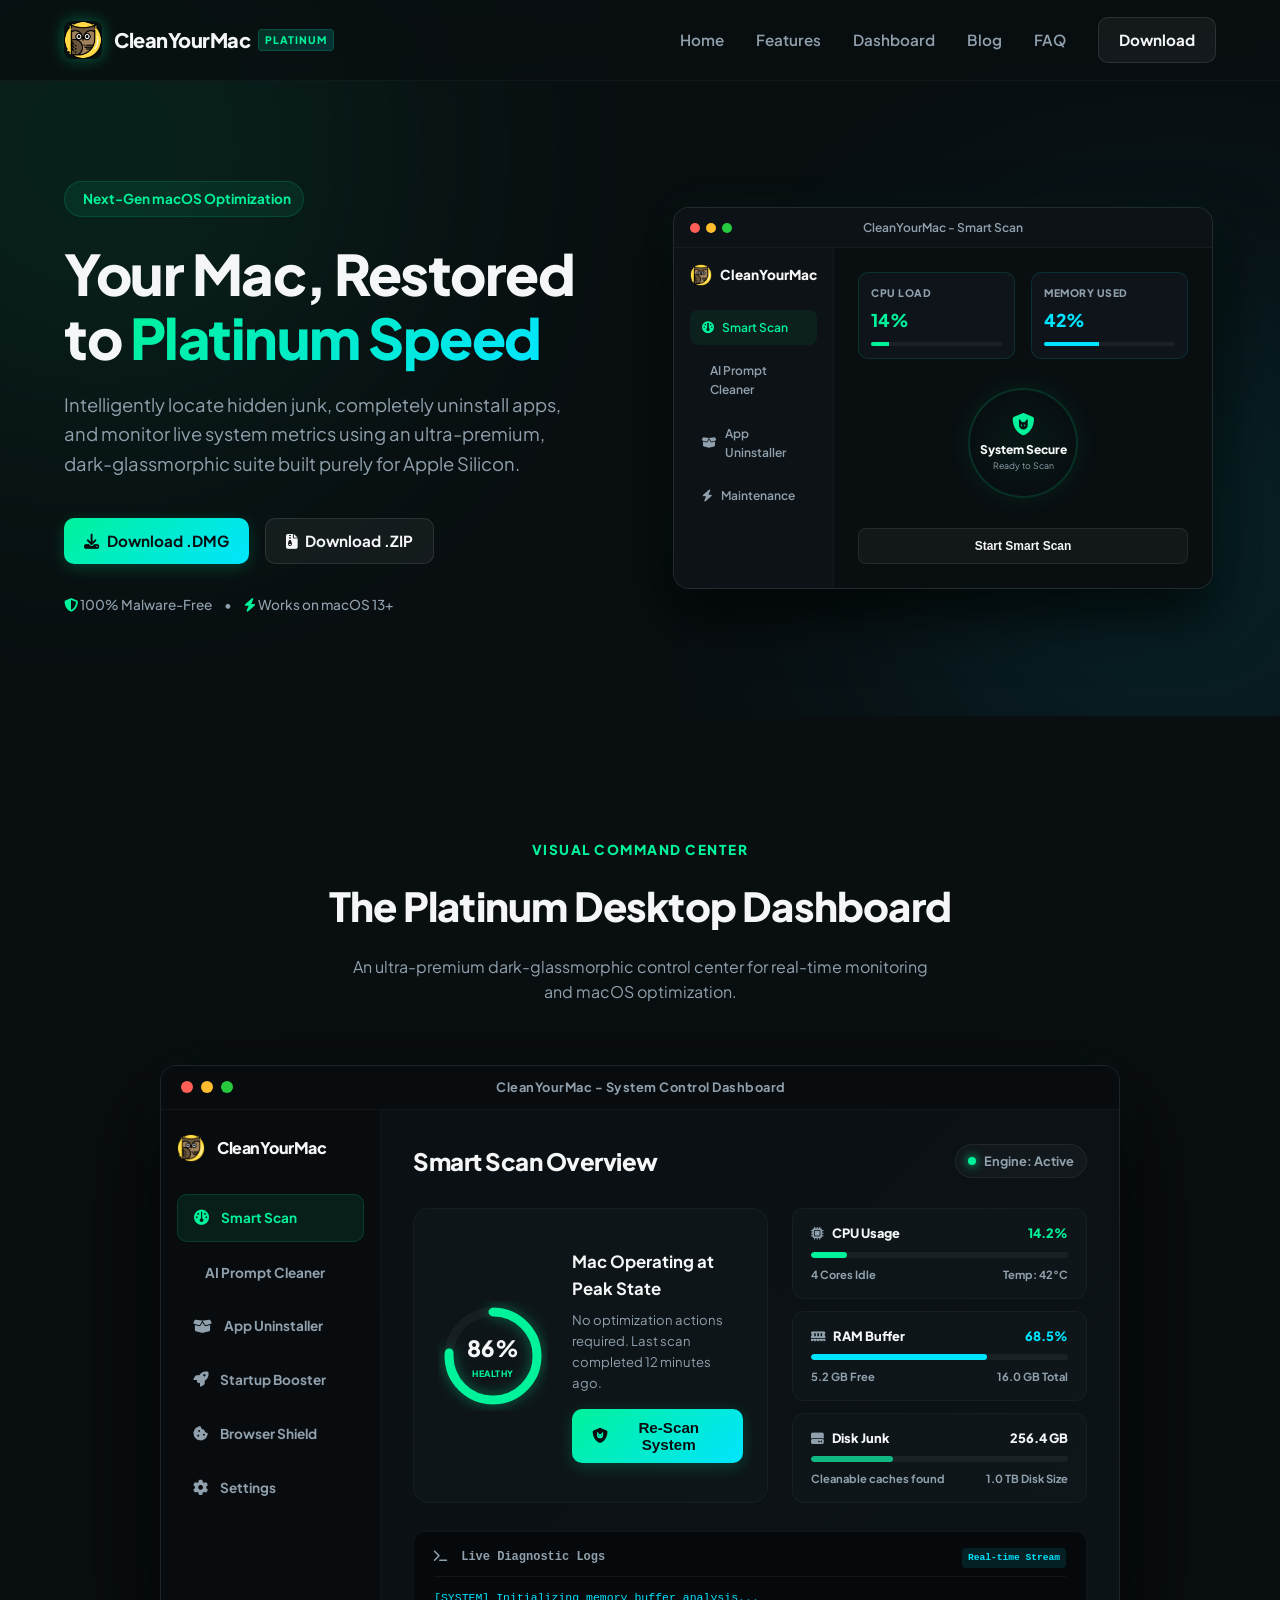
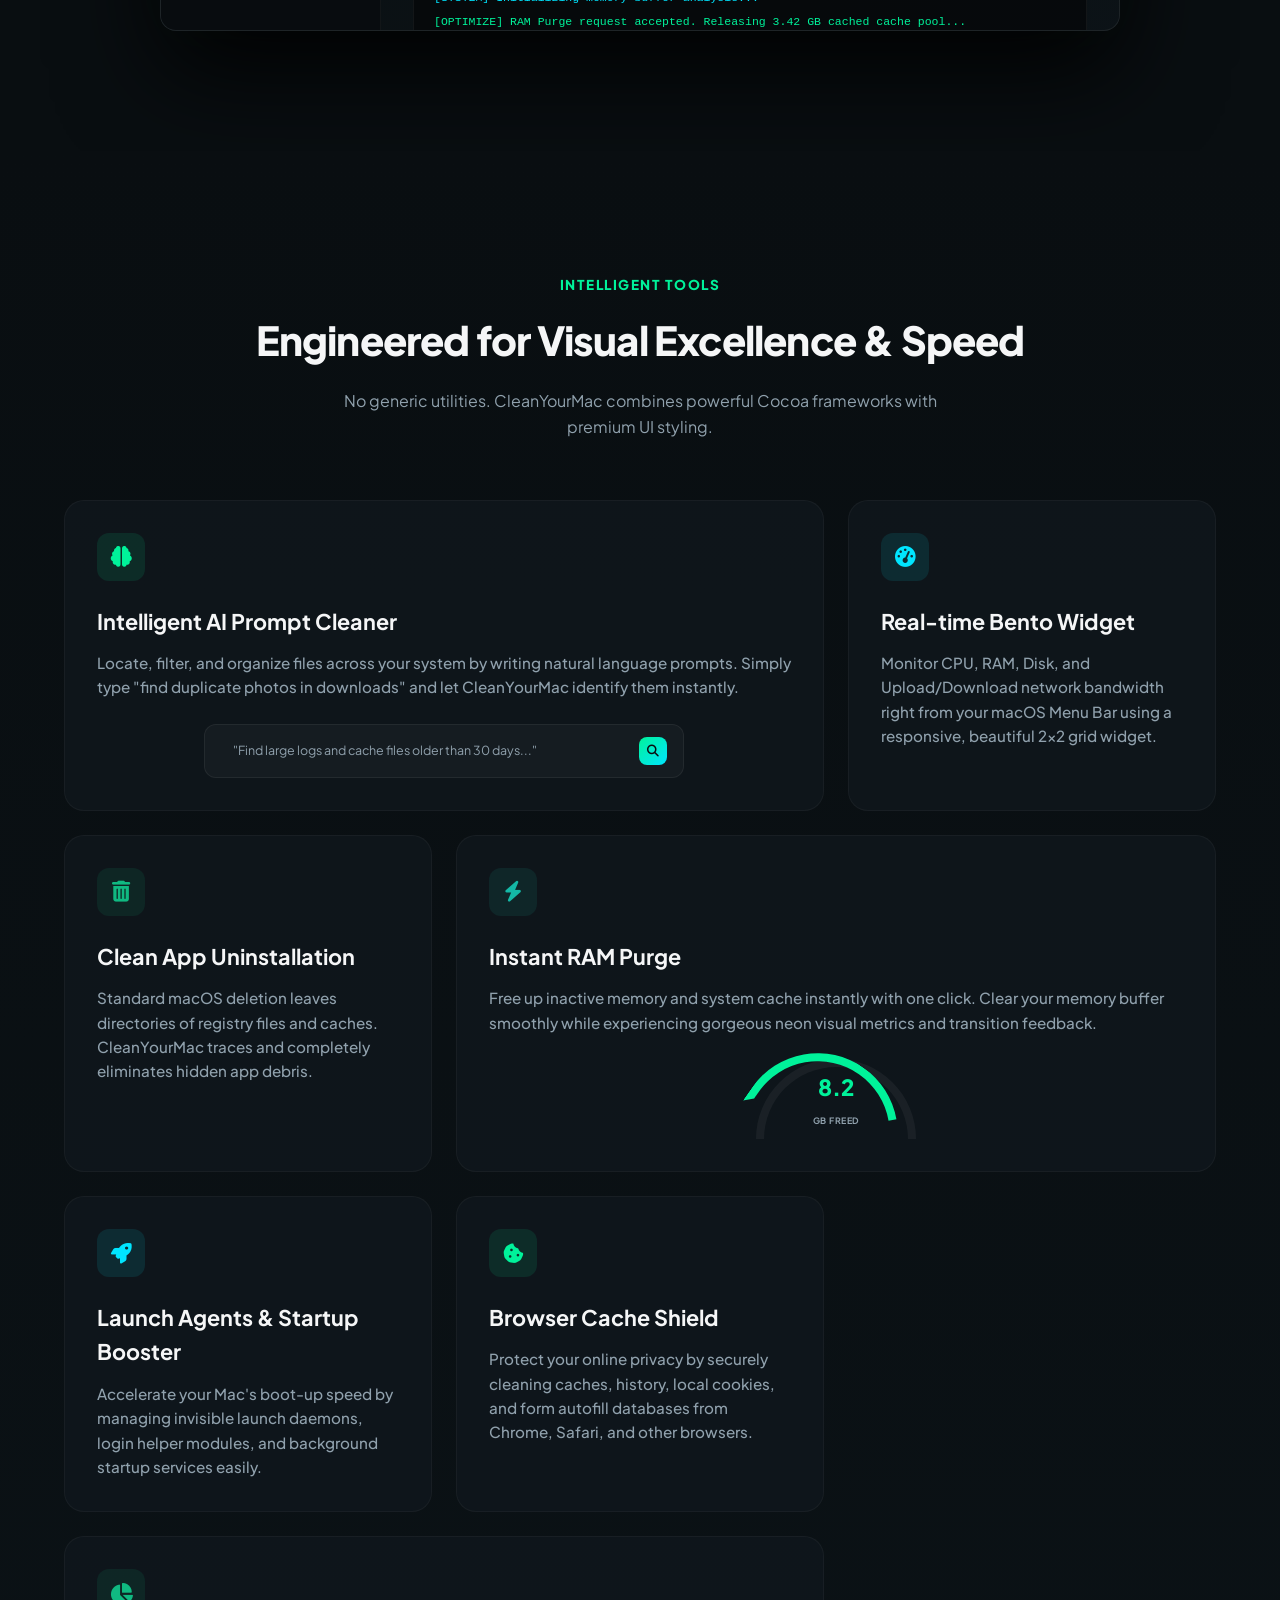
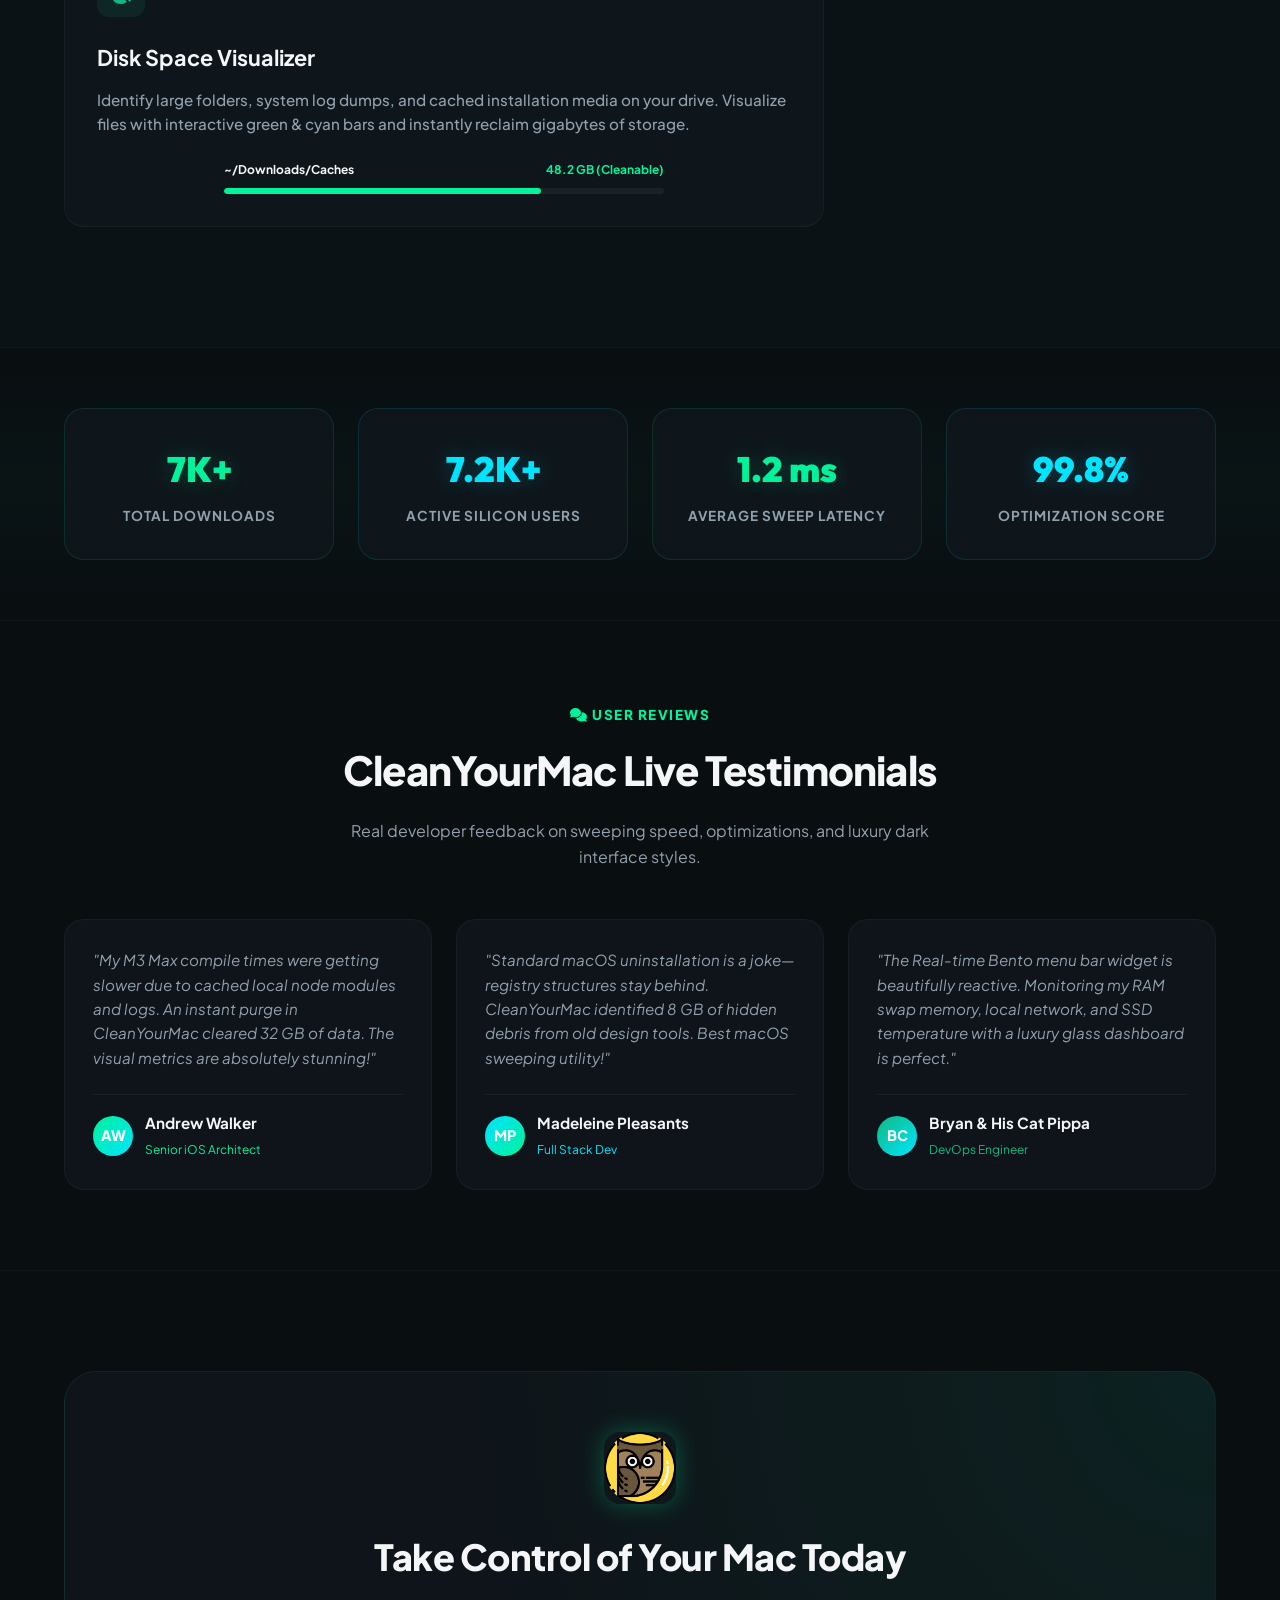
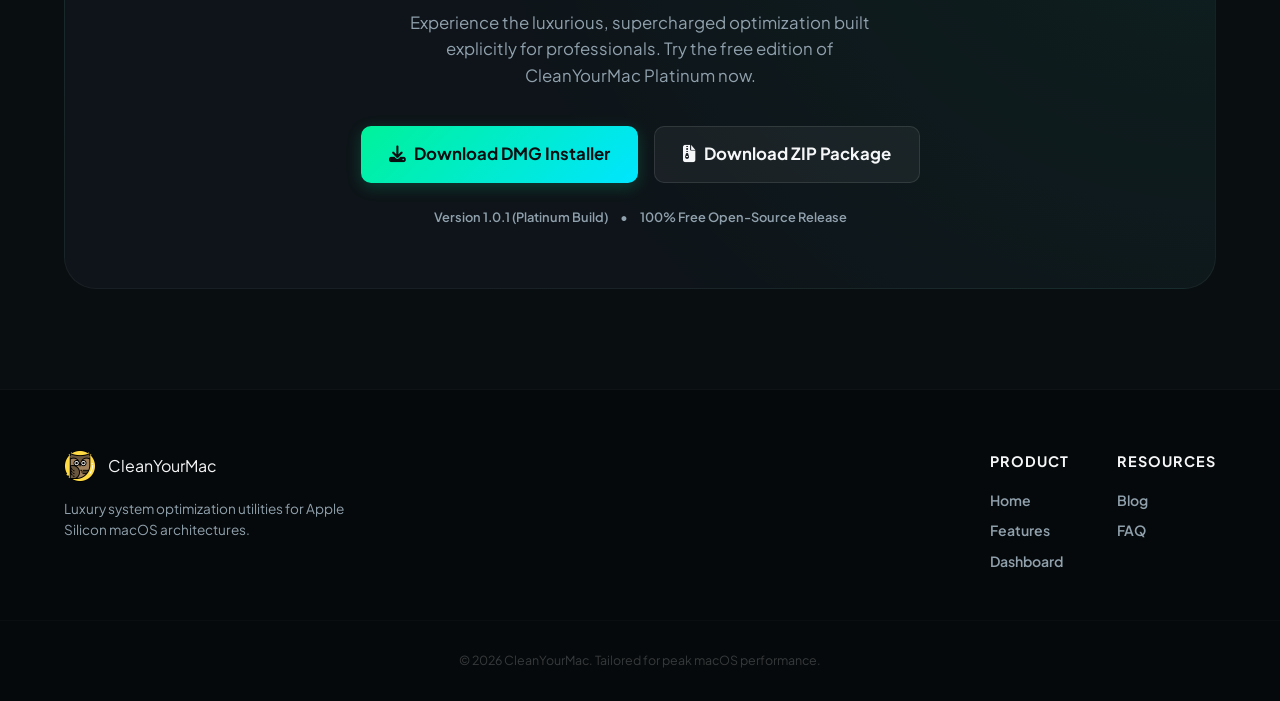
==== website/index.html @ 96efa9e3 "feat(website): add M4 silicon to FAQ support list, inject downloads metrics banner and live user tes" ====
<!DOCTYPE html>
<html lang="en">
<head>
    <meta charset="UTF-8">
    <meta name="viewport" content="width=device-width, initial-scale=1.0">
    <meta name="description" content="CleanYourMac - The premium, AI-powered system cleaner and optimization tool for macOS. Keep your Mac operating at peak platinum performance.">
    <title>CleanYourMac | Platinum Edition macOS Utility</title>
    
    <!-- Google Fonts -->
    <link rel="preconnect" href="https://fonts.googleapis.com">
    <link rel="preconnect" href="https://fonts.gstatic.com" crossorigin>
    <link href="https://fonts.googleapis.com/css2?family=Outfit:wght@300;400;500;600;700;800;900&family=Plus+Jakarta+Sans:wght@300;400;500;600;700;800&display=swap" rel="stylesheet">
    
    <!-- FontAwesome for Icons -->
    <link rel="stylesheet" href="https://cdnjs.cloudflare.com/ajax/libs/font-awesome/6.4.0/css/all.min.css">
    
    <!-- Stylesheet -->
    <link rel="stylesheet" href="styles.css">
</head>
<body>
    <!-- Background Glows -->
    <div class="glow-sphere glow-left"></div>
    <div class="glow-sphere glow-right"></div>

    <!-- Header Navigation -->
    <header class="navbar">
        <div class="container nav-container">
            <a href="index.html" class="logo-group">
                <img src="owl.png" alt="CleanYourMac Logo" class="nav-logo">
                <span class="brand-name">CleanYourMac <span class="badge">PLATINUM</span></span>
            </a>
            <nav class="nav-menu">
                <a href="index.html" class="nav-link">Home</a>
                <a href="index.html#features" class="nav-link">Features</a>
                <a href="index.html#dashboard" class="nav-link">Dashboard</a>
                <a href="blog.html" class="nav-link">Blog</a>
                <a href="faq.html" class="nav-link">FAQ</a>
                <a href="index.html#download" class="btn btn-secondary">Download</a>
            </nav>
        </div>
    </header>

    <!-- Hero Section -->
    <section class="hero-section">
        <div class="container hero-container">
            <div class="hero-content">
                <span class="tagline"><i class="fa-solid fa-sparkles"></i> Next-Gen macOS Optimization</span>
                <h1 class="hero-title">Your Mac, Restored to <span class="gradient-text">Platinum Speed</span></h1>
                <p class="hero-subtitle">Intelligently locate hidden junk, completely uninstall apps, and monitor live system metrics using an ultra-premium, dark-glassmorphic suite built purely for Apple Silicon.</p>
                <div class="hero-actions">
                    <a href="CleanYourMac.dmg" class="btn btn-primary btn-glow" id="hero-download-btn">
                        <i class="fa-solid fa-download"></i> Download .DMG
                    </a>
                    <a href="CleanYourMac.zip" class="btn btn-secondary">
                        <i class="fa-solid fa-file-zipper"></i> Download .ZIP
                    </a>
                </div>
                <div class="hero-meta">
                    <span><i class="fa-solid fa-shield-halved"></i> 100% Malware-Free</span>
                    <span>•</span>
                    <span><i class="fa-solid fa-bolt"></i> Works on macOS 13+</span>
                </div>
            </div>
            
            <div class="hero-preview">
                <div class="mockup-frame">
                    <div class="macbook-header">
                        <div class="dots">
                            <span class="dot dot-red"></span>
                            <span class="dot dot-yellow"></span>
                            <span class="dot dot-green"></span>
                        </div>
                        <span class="title">CleanYourMac - Smart Scan</span>
                    </div>
                    <div class="mockup-body">
                        <!-- Dashboard UI Preview -->
                        <div class="mock-sidebar">
                            <div class="mock-logo-area">
                                <img src="owl.png" alt="owl icon">
                                <span>CleanYourMac</span>
                            </div>
                            <div class="mock-nav-list">
                                <span class="active"><i class="fa-solid fa-gauge"></i> Smart Scan</span>
                                <span><i class="fa-solid fa-sparkles"></i> AI Prompt Cleaner</span>
                                <span><i class="fa-solid fa-box-open"></i> App Uninstaller</span>
                                <span><i class="fa-solid fa-bolt"></i> Maintenance</span>
                            </div>
                        </div>
                        <div class="mock-content">
                            <div class="mock-stats-row">
                                <div class="mock-stat-card border-green">
                                    <span class="title">CPU LOAD</span>
                                    <span class="val text-green">14%</span>
                                    <div class="mock-bar"><div class="fill green" style="width: 14%"></div></div>
                                </div>
                                <div class="mock-stat-card border-cyan">
                                    <span class="title">MEMORY USED</span>
                                    <span class="val text-cyan">42%</span>
                                    <div class="mock-bar"><div class="fill cyan" style="width: 42%"></div></div>
                                </div>
                            </div>
                            
                            <div class="mock-scan-circle">
                                <div class="glow-circle">
                                    <i class="fa-solid fa-shield-cat symbol"></i>
                                    <span class="status-lbl">System Secure</span>
                                    <span class="status-sub">Ready to Scan</span>
                                </div>
                            </div>
                            
                            <div class="mock-footer-row">
                                <button class="mock-scan-btn">Start Smart Scan</button>
                            </div>
                        </div>
                    </div>
                </div>
            </div>
        </div>
    </section>

    <!-- Interactive Dashboard Showcase Section -->
    <section id="dashboard" class="dashboard-section">
        <div class="container">
            <div class="section-header">
                <span class="sub-tag">Visual Command Center</span>
                <h2>The Platinum Desktop Dashboard</h2>
                <p>An ultra-premium dark-glassmorphic control center for real-time monitoring and macOS optimization.</p>
            </div>
            
            <div class="dashboard-showcase-frame">
                <!-- Mac App window -->
                <div class="app-window">
                    <div class="app-titlebar">
                        <div class="window-controls">
                            <span class="dot red"></span>
                            <span class="dot yellow"></span>
                            <span class="dot green"></span>
                        </div>
                        <div class="app-window-title">CleanYourMac - System Control Dashboard</div>
                    </div>
                    
                    <div class="app-body">
                        <!-- Sidebar -->
                        <aside class="app-sidebar">
                            <div class="app-brand">
                                <img src="owl.png" alt="Owl logo">
                                <span>CleanYourMac</span>
                            </div>
                            <nav class="app-nav">
                                <a href="#" class="nav-item active"><i class="fa-solid fa-gauge"></i> Smart Scan</a>
                                <a href="#" class="nav-item"><i class="fa-solid fa-sparkles"></i> AI Prompt Cleaner</a>
                                <a href="#" class="nav-item"><i class="fa-solid fa-box-open"></i> App Uninstaller</a>
                                <a href="#" class="nav-item"><i class="fa-solid fa-rocket"></i> Startup Booster</a>
                                <a href="#" class="nav-item"><i class="fa-solid fa-cookie-bite"></i> Browser Shield</a>
                                <a href="#" class="nav-item"><i class="fa-solid fa-gear"></i> Settings</a>
                            </nav>
                        </aside>
                        
                        <!-- Main Content Area -->
                        <main class="app-main">
                            <!-- Header status bar -->
                            <div class="main-header">
                                <h2>Smart Scan Overview</h2>
                                <div class="header-status">
                                    <span class="pulse-indicator"></span>
                                    <span>Engine: Active</span>
                                </div>
                            </div>
                            
                            <!-- Grid layout -->
                            <div class="app-dashboard-grid">
                                <!-- Big circle scan card -->
                                <div class="dashboard-card main-scan-card">
                                    <div class="circular-progress-wrap">
                                        <svg class="circular-svg" viewBox="0 0 100 100">
                                            <circle class="bg-circle" cx="50" cy="50" r="40"></circle>
                                            <circle class="fg-circle" cx="50" cy="50" r="40" style="stroke-dashoffset: 60;"></circle>
                                        </svg>
                                        <div class="progress-text">
                                            <span class="score">86%</span>
                                            <span class="status">HEALTHY</span>
                                        </div>
                                    </div>
                                    <div class="scan-details">
                                        <h4>Mac Operating at Peak State</h4>
                                        <p>No optimization actions required. Last scan completed 12 minutes ago.</p>
                                        <button class="btn btn-primary btn-glow" id="mock-scan-action">
                                            <i class="fa-solid fa-shield-cat"></i> Re-Scan System
                                        </button>
                                    </div>
                                </div>
                                
                                <!-- Detailed Stats -->
                                <div class="stats-group">
                                    <!-- CPU Card -->
                                    <div class="metric-card">
                                        <div class="metric-header">
                                            <span><i class="fa-solid fa-microchip"></i> CPU Usage</span>
                                            <span class="val text-green">14.2%</span>
                                        </div>
                                        <div class="progress-bar"><div class="fill green" style="width: 14.2%"></div></div>
                                        <div class="metric-footer">
                                            <span>4 Cores Idle</span>
                                            <span>Temp: 42°C</span>
                                        </div>
                                    </div>
                                    
                                    <!-- Memory Card -->
                                    <div class="metric-card">
                                        <div class="metric-header">
                                            <span><i class="fa-solid fa-memory"></i> RAM Buffer</span>
                                            <span class="val text-cyan">68.5%</span>
                                        </div>
                                        <div class="progress-bar"><div class="fill cyan" style="width: 68.5%"></div></div>
                                        <div class="metric-footer">
                                            <span>5.2 GB Free</span>
                                            <span>16.0 GB Total</span>
                                        </div>
                                    </div>
                                    
                                    <!-- Disk Card -->
                                    <div class="metric-card">
                                        <div class="metric-header">
                                            <span><i class="fa-solid fa-hard-drive"></i> Disk Junk</span>
                                            <span class="val text-emerald">256.4 GB</span>
                                        </div>
                                        <div class="progress-bar"><div class="fill emerald" style="width: 32%"></div></div>
                                        <div class="metric-footer">
                                            <span>Cleanable caches found</span>
                                            <span>1.0 TB Disk Size</span>
                                        </div>
                                    </div>
                                </div>
                            </div>
                            
                            <!-- Terminal Diagnostician Console overlay -->
                            <div class="diagnostics-console">
                                <div class="console-header">
                                    <span class="console-title"><i class="fa-solid fa-terminal"></i> Live Diagnostic Logs</span>
                                    <span class="console-badge">Real-time Stream</span>
                                </div>
                                <div class="console-logs">
                                    <div class="log-line text-cyan">[SYSTEM] Initializing memory buffer analysis...</div>
                                    <div class="log-line text-green">[OPTIMIZE] RAM Purge request accepted. Releasing 3.42 GB cached cache pool...</div>
                                    <div class="log-line">[DISK] Sweeping path: /Library/Caches/com.apple.coresymbolicationd...</div>
                                    <div class="log-line text-primary">[SUCCESS] Found 256.4 GB logs, junk registries, and app debris ready for uninstallation.</div>
                                </div>
                            </div>
                        </main>
                    </div>
                </div>
            </div>
        </div>
    </section>

    <!-- Bento Grid Features Section -->
    <section id="features" class="features-section">
        <div class="container">
            <div class="section-header">
                <span class="sub-tag">Intelligent Tools</span>
                <h2>Engineered for Visual Excellence & Speed</h2>
                <p>No generic utilities. CleanYourMac combines powerful Cocoa frameworks with premium UI styling.</p>
            </div>
            
            <div class="bento-grid">
                <!-- Card 1: AI Prompt Cleaner -->
                <div class="bento-card bento-wide">
                    <div class="bento-info">
                        <div class="icon-wrap bg-green">
                            <i class="fa-solid fa-brain"></i>
                        </div>
                        <h3>Intelligent AI Prompt Cleaner</h3>
                        <p>Locate, filter, and organize files across your system by writing natural language prompts. Simply type "find duplicate photos in downloads" and let CleanYourMac identify them instantly.</p>
                    </div>
                    <div class="bento-graphic">
                        <div class="prompt-box-ui">
                            <span class="prompt-icon"><i class="fa-solid fa-sparkles"></i></span>
                            <span class="prompt-txt">"Find large logs and cache files older than 30 days..."</span>
                            <button class="prompt-btn"><i class="fa-solid fa-magnifying-glass"></i></button>
                        </div>
                    </div>
                </div>
                
                <!-- Card 2: Menu Bar Widget -->
                <div class="bento-card">
                    <div class="bento-info">
                        <div class="icon-wrap bg-cyan">
                            <i class="fa-solid fa-gauge-high"></i>
                        </div>
                        <h3>Real-time Bento Widget</h3>
                        <p>Monitor CPU, RAM, Disk, and Upload/Download network bandwidth right from your macOS Menu Bar using a responsive, beautiful 2x2 grid widget.</p>
                    </div>
                </div>
                
                <!-- Card 3: Deep App Uninstaller -->
                <div class="bento-card">
                    <div class="bento-info">
                        <div class="icon-wrap bg-emerald">
                            <i class="fa-solid fa-trash-can"></i>
                        </div>
                        <h3>Clean App Uninstallation</h3>
                        <p>Standard macOS deletion leaves directories of registry files and caches. CleanYourMac traces and completely eliminates hidden app debris.</p>
                    </div>
                </div>
                
                <!-- Card 4: Memory Booster -->
                <div class="bento-card bento-wide">
                    <div class="bento-info">
                        <div class="icon-wrap bg-teal">
                            <i class="fa-solid fa-bolt"></i>
                        </div>
                        <h3>Instant RAM Purge</h3>
                        <p>Free up inactive memory and system cache instantly with one click. Clear your memory buffer smoothly while experiencing gorgeous neon visual metrics and transition feedback.</p>
                    </div>
                    <div class="bento-graphic">
                        <div class="boost-gauge-mock">
                            <div class="mock-speed">
                                <span class="num">8.2</span>
                                <span class="unit">GB FREED</span>
                            </div>
                        </div>
                    </div>
                </div>

                <!-- Card 5: Startup Optimizations -->
                <div class="bento-card">
                    <div class="bento-info">
                        <div class="icon-wrap bg-cyan">
                            <i class="fa-solid fa-rocket"></i>
                        </div>
                        <h3>Launch Agents & Startup Booster</h3>
                        <p>Accelerate your Mac's boot-up speed by managing invisible launch daemons, login helper modules, and background startup services easily.</p>
                    </div>
                </div>

                <!-- Card 6: Browser Shield -->
                <div class="bento-card">
                    <div class="bento-info">
                        <div class="icon-wrap bg-green">
                            <i class="fa-solid fa-cookie-bite"></i>
                        </div>
                        <h3>Browser Cache Shield</h3>
                        <p>Protect your online privacy by securely cleaning caches, history, local cookies, and form autofill databases from Chrome, Safari, and other browsers.</p>
                    </div>
                </div>

                <!-- Card 7: Live Analytics -->
                <div class="bento-card bento-wide">
                    <div class="bento-info">
                        <div class="icon-wrap bg-emerald">
                            <i class="fa-solid fa-chart-pie"></i>
                        </div>
                        <h3>Disk Space Visualizer</h3>
                        <p>Identify large folders, system log dumps, and cached installation media on your drive. Visualize files with interactive green & cyan bars and instantly reclaim gigabytes of storage.</p>
                    </div>
                    <div class="bento-graphic">
                        <div class="visualizer-mock" style="width: 100%; max-width: 440px; display: flex; flex-direction: column; gap: 8px;">
                            <div class="bar-row" style="display: flex; justify-content: space-between; align-items: center; font-size: 0.75rem; font-weight: 700;">
                                <span>~/Downloads/Caches</span>
                                <span style="color: var(--primary);">48.2 GB (Cleanable)</span>
                            </div>
                            <div class="progress-bar" style="background: rgba(255, 255, 255, 0.05); height: 6px; border-radius: 3px; overflow: hidden; width: 100%;">
                                <div class="fill green" style="background: var(--primary); height: 100%; width: 72%;"></div>
                            </div>
                        </div>
                    </div>
                </div>
            </div>
        </div>
    </section>

    <!-- Global Analytics Metrics Banner -->
    <section class="stats-banner-section" style="padding: 60px 0; background: linear-gradient(180deg, rgba(9, 12, 15, 0) 0%, rgba(16, 185, 129, 0.03) 50%, rgba(9, 12, 15, 0) 100%); border-top: 1px solid rgba(255, 255, 255, 0.03); border-bottom: 1px solid rgba(255, 255, 255, 0.03);">
        <div class="container">
            <div style="display: grid; grid-template-columns: repeat(4, 1fr); gap: 24px; text-align: center;">
                <div class="bento-card" style="min-height: auto; padding: 32px 24px; display: flex; flex-direction: column; gap: 8px; justify-content: center; align-items: center; border-color: rgba(16, 185, 129, 0.15); transition: transform 0.3s ease;">
                    <div style="font-size: 2.2rem; font-weight: 900; font-family: 'Outfit', sans-serif; color: var(--primary); text-shadow: 0 0 20px rgba(16, 185, 129, 0.3);">7K+</div>
                    <div style="font-size: 0.85rem; font-weight: 700; color: var(--text-secondary); text-transform: uppercase; letter-spacing: 1px;">Total Downloads</div>
                </div>
                <div class="bento-card" style="min-height: auto; padding: 32px 24px; display: flex; flex-direction: column; gap: 8px; justify-content: center; align-items: center; border-color: rgba(6, 182, 212, 0.15); transition: transform 0.3s ease;">
                    <div style="font-size: 2.2rem; font-weight: 900; font-family: 'Outfit', sans-serif; color: var(--secondary); text-shadow: 0 0 20px rgba(6, 182, 212, 0.3);">7.2K+</div>
                    <div style="font-size: 0.85rem; font-weight: 700; color: var(--text-secondary); text-transform: uppercase; letter-spacing: 1px;">Active Silicon Users</div>
                </div>
                <div class="bento-card" style="min-height: auto; padding: 32px 24px; display: flex; flex-direction: column; gap: 8px; justify-content: center; align-items: center; border-color: rgba(16, 185, 129, 0.15); transition: transform 0.3s ease;">
                    <div style="font-size: 2.2rem; font-weight: 900; font-family: 'Outfit', sans-serif; color: var(--primary); text-shadow: 0 0 20px rgba(16, 185, 129, 0.3);">1.2 ms</div>
                    <div style="font-size: 0.85rem; font-weight: 700; color: var(--text-secondary); text-transform: uppercase; letter-spacing: 1px;">Average Sweep Latency</div>
                </div>
                <div class="bento-card" style="min-height: auto; padding: 32px 24px; display: flex; flex-direction: column; gap: 8px; justify-content: center; align-items: center; border-color: rgba(6, 182, 212, 0.15); transition: transform 0.3s ease;">
                    <div style="font-size: 2.2rem; font-weight: 900; font-family: 'Outfit', sans-serif; color: var(--secondary); text-shadow: 0 0 20px rgba(6, 182, 212, 0.3);">99.8%</div>
                    <div style="font-size: 0.85rem; font-weight: 700; color: var(--text-secondary); text-transform: uppercase; letter-spacing: 1px;">Optimization Score</div>
                </div>
            </div>
        </div>
    </section>

    <!-- User Testimonials / Comments Section -->
    <section class="comments-section" style="padding: 80px 0; border-bottom: 1px solid rgba(255, 255, 255, 0.03);">
        <div class="container">
            <div class="section-header" style="text-align: center; margin-bottom: 50px;">
                <span class="sub-tag"><i class="fa-solid fa-comments"></i> User Reviews</span>
                <h2>CleanYourMac Live Testimonials</h2>
                <p>Real developer feedback on sweeping speed, optimizations, and luxury dark interface styles.</p>
            </div>
            
            <div class="testimonials-grid" style="display: grid; grid-template-columns: repeat(3, 1fr); gap: 24px;">
                <!-- Comment 1 -->
                <div class="bento-card" style="display: flex; flex-direction: column; justify-content: space-between; padding: 28px; min-height: 250px; transition: transform 0.3s ease;">
                    <p style="color: var(--text-secondary); font-size: 0.95rem; line-height: 1.6; font-style: italic; margin-bottom: 24px;">
                        "My M3 Max compile times were getting slower due to cached local node modules and logs. An instant purge in CleanYourMac cleared 32 GB of data. The visual metrics are absolutely stunning!"
                    </p>
                    <div style="display: flex; align-items: center; gap: 12px; border-top: 1px solid rgba(255, 255, 255, 0.05); padding-top: 16px;">
                        <div style="width: 40px; height: 40px; border-radius: 50%; background: linear-gradient(135deg, var(--primary), var(--secondary)); display: flex; align-items: center; justify-content: center; font-weight: 800; font-size: 0.9rem; color: #fff;">
                            AW
                        </div>
                        <div>
                            <h4 style="margin: 0; font-size: 0.95rem; font-weight: 700;">Andrew Walker</h4>
                            <span style="font-size: 0.75rem; color: var(--primary);">Senior iOS Architect</span>
                        </div>
                    </div>
                </div>

                <!-- Comment 2 -->
                <div class="bento-card" style="display: flex; flex-direction: column; justify-content: space-between; padding: 28px; min-height: 250px; transition: transform 0.3s ease;">
                    <p style="color: var(--text-secondary); font-size: 0.95rem; line-height: 1.6; font-style: italic; margin-bottom: 24px;">
                        "Standard macOS uninstallation is a joke—registry structures stay behind. CleanYourMac identified 8 GB of hidden debris from old design tools. Best macOS sweeping utility!"
                    </p>
                    <div style="display: flex; align-items: center; gap: 12px; border-top: 1px solid rgba(255, 255, 255, 0.05); padding-top: 16px;">
                        <div style="width: 40px; height: 40px; border-radius: 50%; background: linear-gradient(135deg, var(--secondary), var(--primary)); display: flex; align-items: center; justify-content: center; font-weight: 800; font-size: 0.9rem; color: #fff;">
                            MP
                        </div>
                        <div>
                            <h4 style="margin: 0; font-size: 0.95rem; font-weight: 700;">Madeleine Pleasants</h4>
                            <span style="font-size: 0.75rem; color: var(--secondary);">Full Stack Dev</span>
                        </div>
                    </div>
                </div>

                <!-- Comment 3 -->
                <div class="bento-card" style="display: flex; flex-direction: column; justify-content: space-between; padding: 28px; min-height: 250px; transition: transform 0.3s ease;">
                    <p style="color: var(--text-secondary); font-size: 0.95rem; line-height: 1.6; font-style: italic; margin-bottom: 24px;">
                        "The Real-time Bento menu bar widget is beautifully reactive. Monitoring my RAM swap memory, local network, and SSD temperature with a luxury glass dashboard is perfect."
                    </p>
                    <div style="display: flex; align-items: center; gap: 12px; border-top: 1px solid rgba(255, 255, 255, 0.05); padding-top: 16px;">
                        <div style="width: 40px; height: 40px; border-radius: 50%; background: linear-gradient(135deg, #10b981, var(--secondary)); display: flex; align-items: center; justify-content: center; font-weight: 800; font-size: 0.9rem; color: #fff;">
                            BC
                        </div>
                        <div>
                            <h4 style="margin: 0; font-size: 0.95rem; font-weight: 700;">Bryan & His Cat Pippa</h4>
                            <span style="font-size: 0.75rem; color: #10b981;">DevOps Engineer</span>
                        </div>
                    </div>
                </div>
            </div>
        </div>
    </section>

    <!-- Download CTA Section -->
    <section id="download" class="download-section">
        <div class="container download-container">
            <div class="download-card">
                <img src="owl.png" alt="CleanYourMac Logo Large" class="download-logo">
                <h2>Take Control of Your Mac Today</h2>
                <p>Experience the luxurious, supercharged optimization built explicitly for professionals. Try the free edition of CleanYourMac Platinum now.</p>
                <div class="cta-group" style="display: flex; gap: 16px; justify-content: center; flex-wrap: wrap;">
                    <a href="CleanYourMac.dmg" class="btn btn-primary btn-large btn-glow">
                        <i class="fa-solid fa-download"></i> Download DMG Installer
                    </a>
                    <a href="CleanYourMac.zip" class="btn btn-secondary btn-large">
                        <i class="fa-solid fa-file-zipper"></i> Download ZIP Package
                    </a>
                </div>
                <div class="cta-notes">
                    <span>Version 1.0.1 (Platinum Build)</span>
                    <span>•</span>
                    <span>100% Free Open-Source Release</span>
                </div>
            </div>
        </div>
    </section>

    <!-- Footer -->
    <footer class="footer">
        <div class="container footer-container">
            <div class="footer-left">
                <a href="index.html" class="logo-group">
                    <img src="owl.png" alt="CleanYourMac Logo" class="footer-logo">
                    <span>CleanYourMac</span>
                </a>
                <p>Luxury system optimization utilities for Apple Silicon macOS architectures.</p>
            </div>
            <div class="footer-right" style="display: flex; gap: 48px;">
                <div class="footer-links">
                    <h4>Product</h4>
                    <a href="index.html" class="nav-link-footer">Home</a>
                    <a href="index.html#features" class="nav-link-footer">Features</a>
                    <a href="index.html#dashboard" class="nav-link-footer">Dashboard</a>
                </div>
                <div class="footer-links">
                    <h4>Resources</h4>
                    <a href="blog.html" class="nav-link-footer">Blog</a>
                    <a href="faq.html" class="nav-link-footer">FAQ</a>
                </div>
            </div>
        </div>
        <div class="footer-bottom">
            <p>&copy; 2026 CleanYourMac. Tailored for peak macOS performance.</p>
        </div>
    </footer>
</body>
</html>
---- website/styles.css ----
/* Custom styling variables matching CleanYourMac visual signature */
:root {
    --bg-dark: #090e11;
    --card-bg: rgba(18, 26, 31, 0.65);
    --border-color: rgba(0, 242, 154, 0.18);
    --text-primary: #f5f6f7;
    --text-secondary: #90a1ad;
    --primary: #00f29a; /* Platinum Emerald Green */
    --secondary: #00e5ff; /* Brilliant Cyan */
    --gradient-glow: linear-gradient(135deg, var(--primary), var(--secondary));
    --navbar-bg: rgba(9, 14, 17, 0.75);
}

/* Reset */
* {
    margin: 0;
    padding: 0;
    box-sizing: border-box;
    scroll-behavior: smooth;
}

body {
    background-color: var(--bg-dark);
    color: var(--text-primary);
    font-family: 'Plus Jakarta Sans', 'Outfit', sans-serif;
    overflow-x: hidden;
    line-height: 1.6;
}

.container {
    width: 100%;
    max-width: 1200px;
    margin: 0 auto;
    padding: 0 24px;
}

/* Glowing background spheres */
.glow-sphere {
    position: absolute;
    width: 500px;
    height: 500px;
    border-radius: 50%;
    filter: blur(140px);
    z-index: -1;
    opacity: 0.12;
}

.glow-left {
    background: var(--primary);
    top: -100px;
    left: -150px;
}

.glow-right {
    background: var(--secondary);
    top: 300px;
    right: -150px;
}

/* Navbar */
.navbar {
    position: fixed;
    top: 0;
    left: 0;
    right: 0;
    z-index: 100;
    background-color: var(--navbar-bg);
    backdrop-filter: blur(12px);
    border-bottom: 1px solid rgba(255, 255, 255, 0.04);
}

.nav-container {
    height: 80px;
    display: flex;
    justify-content: space-between;
    align-items: center;
}

.logo-group {
    display: flex;
    align-items: center;
    gap: 12px;
    text-decoration: none;
    color: var(--text-primary);
}

.nav-logo {
    width: 38px;
    height: 38px;
    border-radius: 8px;
    box-shadow: 0 0 15px rgba(0, 242, 154, 0.35);
}

.brand-name {
    font-size: 1.25rem;
    font-weight: 800;
    letter-spacing: -0.5px;
    display: flex;
    align-items: center;
    gap: 8px;
}

.badge {
    background: linear-gradient(135deg, rgba(0, 242, 154, 0.15), rgba(0, 229, 255, 0.15));
    border: 1px solid var(--border-color);
    color: var(--primary);
    font-size: 0.65rem;
    font-weight: 900;
    letter-spacing: 1px;
    padding: 2px 6px;
    border-radius: 4px;
}

.nav-menu {
    display: flex;
    align-items: center;
    gap: 32px;
}

.nav-link {
    text-decoration: none;
    color: var(--text-secondary);
    font-size: 0.95rem;
    font-weight: 600;
    transition: color 0.2s ease;
}

.nav-link:hover {
    color: var(--primary);
}

/* Buttons */
.btn {
    display: inline-flex;
    align-items: center;
    gap: 8px;
    text-decoration: none;
    font-size: 0.95rem;
    font-weight: 700;
    padding: 10px 20px;
    border-radius: 10px;
    transition: all 0.2s ease;
    cursor: pointer;
}

.btn-primary {
    background: var(--gradient-glow);
    color: #090e11;
    border: none;
}

.btn-primary:hover {
    transform: translateY(-2px);
    box-shadow: 0 8px 24px rgba(0, 242, 154, 0.35);
}

.btn-secondary {
    background: rgba(255, 255, 255, 0.05);
    color: var(--text-primary);
    border: 1px solid rgba(255, 255, 255, 0.1);
}

.btn-secondary:hover {
    background: rgba(255, 255, 255, 0.1);
    border-color: var(--primary);
}

.btn-outline {
    background: transparent;
    color: var(--text-primary);
    border: 1px solid rgba(255, 255, 255, 0.15);
}

.btn-outline:hover {
    border-color: var(--primary);
    color: var(--primary);
    transform: translateY(-1px);
}

.btn-glow {
    box-shadow: 0 4px 15px rgba(0, 242, 154, 0.2);
}

.btn-large {
    padding: 14px 28px;
    font-size: 1.05rem;
}

/* Hero Section */
.hero-section {
    padding: 180px 0 100px 0;
    position: relative;
}

.hero-container {
    display: grid;
    grid-template-columns: 1fr 1fr;
    gap: 60px;
    align-items: center;
}

.tagline {
    background: rgba(0, 242, 154, 0.08);
    color: var(--primary);
    font-size: 0.85rem;
    font-weight: 700;
    padding: 6px 12px;
    border-radius: 30px;
    border: 1px solid rgba(0, 242, 154, 0.15);
    display: inline-flex;
    align-items: center;
    gap: 6px;
    margin-bottom: 24px;
}

.hero-title {
    font-size: 3.5rem;
    font-weight: 900;
    line-height: 1.15;
    letter-spacing: -1.5px;
    margin-bottom: 20px;
}

.gradient-text {
    background: var(--gradient-glow);
    -webkit-background-clip: text;
    -webkit-text-fill-color: transparent;
}

.hero-subtitle {
    font-size: 1.15rem;
    color: var(--text-secondary);
    margin-bottom: 40px;
    max-width: 520px;
}

.hero-actions {
    display: flex;
    gap: 16px;
    margin-bottom: 30px;
}

.hero-meta {
    display: flex;
    gap: 12px;
    color: var(--text-secondary);
    font-size: 0.85rem;
    font-weight: 500;
}

.hero-meta i {
    color: var(--primary);
}

/* MacBook / Dashboard UI Mockup Frame */
.hero-preview {
    display: flex;
    justify-content: center;
}

.mockup-frame {
    background: #11181c;
    border-radius: 16px;
    border: 1px solid rgba(255, 255, 255, 0.08);
    box-shadow: 0 25px 60px rgba(0, 0, 0, 0.8), 0 0 40px rgba(0, 242, 154, 0.05);
    width: 100%;
    max-width: 540px;
    overflow: hidden;
}

.macbook-header {
    background: #0d1216;
    height: 40px;
    display: flex;
    align-items: center;
    padding: 0 16px;
    border-bottom: 1px solid rgba(255, 255, 255, 0.04);
    position: relative;
}

.macbook-header .dots {
    display: flex;
    gap: 6px;
}

.macbook-header .dot {
    width: 10px;
    height: 10px;
    border-radius: 50%;
}

.dot-red { background: #ff5f56; }
.dot-yellow { background: #ffbd2e; }
.dot-green { background: #27c93f; }

.macbook-header .title {
    position: absolute;
    left: 50%;
    transform: translateX(-50%);
    color: var(--text-secondary);
    font-size: 0.75rem;
    font-weight: 600;
}

.mockup-body {
    display: flex;
    height: 340px;
    background: #090e11;
}

.mock-sidebar {
    width: 160px;
    background: #0d1216;
    border-right: 1px solid rgba(255, 255, 255, 0.03);
    padding: 16px;
    display: flex;
    flex-direction: column;
    gap: 24px;
}

.mock-logo-area {
    display: flex;
    align-items: center;
    gap: 8px;
    font-weight: 800;
    font-size: 0.85rem;
}

.mock-logo-area img {
    width: 22px;
    height: 22px;
    border-radius: 4px;
}

.mock-nav-list {
    display: flex;
    flex-direction: column;
    gap: 8px;
}

.mock-nav-list span {
    font-size: 0.75rem;
    font-weight: 600;
    color: var(--text-secondary);
    padding: 8px 12px;
    border-radius: 8px;
    display: flex;
    align-items: center;
    gap: 8px;
}

.mock-nav-list span.active {
    background: rgba(0, 242, 154, 0.06);
    color: var(--primary);
}

.mock-content {
    flex: 1;
    padding: 24px;
    display: flex;
    flex-direction: column;
    justify-content: space-between;
}

.mock-stats-row {
    display: grid;
    grid-template-columns: 1fr 1fr;
    gap: 16px;
}

.mock-stat-card {
    background: var(--card-bg);
    border: 1px solid rgba(255, 255, 255, 0.03);
    padding: 12px;
    border-radius: 10px;
}

.mock-stat-card.border-green { border-color: rgba(0, 242, 154, 0.12); }
.mock-stat-card.border-cyan { border-color: rgba(0, 229, 255, 0.12); }

.mock-stat-card .title {
    font-size: 0.65rem;
    font-weight: 800;
    color: var(--text-secondary);
    letter-spacing: 0.5px;
    display: block;
    margin-bottom: 4px;
}

.mock-stat-card .val {
    font-size: 1.1rem;
    font-weight: 800;
}

.text-green { color: var(--primary); }
.text-cyan { color: var(--secondary); }

.mock-bar {
    background: rgba(255, 255, 255, 0.05);
    height: 4px;
    border-radius: 2px;
    margin-top: 8px;
    overflow: hidden;
}

.mock-bar .fill {
    height: 100%;
}

.mock-bar .fill.green { background: var(--primary); }
.mock-bar .fill.cyan { background: var(--secondary); }

.mock-scan-circle {
    display: flex;
    justify-content: center;
    align-items: center;
    margin: 20px 0;
}

.glow-circle {
    width: 110px;
    height: 110px;
    border-radius: 50%;
    background: radial-gradient(circle, rgba(0, 242, 154, 0.05) 0%, transparent 80%);
    border: 2px solid rgba(0, 242, 154, 0.15);
    display: flex;
    flex-direction: column;
    justify-content: center;
    align-items: center;
    box-shadow: 0 0 25px rgba(0, 242, 154, 0.08);
}

.glow-circle .symbol {
    font-size: 1.4rem;
    color: var(--primary);
    margin-bottom: 4px;
}

.glow-circle .status-lbl {
    font-size: 0.75rem;
    font-weight: 800;
}

.glow-circle .status-sub {
    font-size: 0.55rem;
    color: var(--text-secondary);
}

.mock-scan-btn {
    width: 100%;
    background: rgba(255, 255, 255, 0.04);
    border: 1px solid rgba(255, 255, 255, 0.08);
    color: var(--text-primary);
    padding: 10px;
    border-radius: 8px;
    font-weight: 700;
    font-size: 0.75rem;
    cursor: pointer;
    transition: all 0.2s ease;
}

.mock-scan-btn:hover {
    background: var(--primary);
    color: #090e11;
    border-color: var(--primary);
}

/* Features Bento Section */
.features-section {
    padding: 120px 0;
    background: linear-gradient(180deg, var(--bg-dark), #0b1216);
}

.section-header {
    text-align: center;
    margin-bottom: 60px;
}

.sub-tag {
    color: var(--primary);
    font-weight: 800;
    font-size: 0.85rem;
    letter-spacing: 1.5px;
    text-transform: uppercase;
}

.section-header h2 {
    font-size: 2.5rem;
    font-weight: 800;
    margin: 12px 0 16px 0;
    letter-spacing: -0.8px;
}

.section-header p {
    color: var(--text-secondary);
    max-width: 600px;
    margin: 0 auto;
}

/* Bento Grid */
.bento-grid {
    display: grid;
    grid-template-columns: repeat(3, 1fr);
    gap: 24px;
}

.bento-card {
    background: var(--card-bg);
    border: 1px solid rgba(255, 255, 255, 0.04);
    border-radius: 20px;
    padding: 32px;
    position: relative;
    overflow: hidden;
    display: flex;
    flex-direction: column;
    justify-content: space-between;
    min-height: 280px;
    transition: all 0.3s cubic-bezier(0.16, 1, 0.3, 1);
}

.bento-card:hover {
    transform: translateY(-4px);
    border-color: rgba(0, 242, 154, 0.25);
    box-shadow: 0 15px 35px rgba(0, 0, 0, 0.4), 0 0 20px rgba(0, 242, 154, 0.03);
}

.bento-wide {
    grid-column: span 2;
}

.icon-wrap {
    width: 48px;
    height: 48px;
    border-radius: 12px;
    display: flex;
    justify-content: center;
    align-items: center;
    font-size: 1.3rem;
    margin-bottom: 24px;
}

.icon-wrap.bg-green { background: rgba(0, 242, 154, 0.1); color: var(--primary); }
.icon-wrap.bg-cyan { background: rgba(0, 229, 255, 0.1); color: var(--secondary); }
.icon-wrap.bg-emerald { background: rgba(16, 185, 129, 0.1); color: #10b981; }
.icon-wrap.bg-teal { background: rgba(20, 184, 166, 0.1); color: #14b8a6; }

.bento-info h3 {
    font-size: 1.35rem;
    font-weight: 700;
    margin-bottom: 12px;
}

.bento-info p {
    color: var(--text-secondary);
    font-size: 0.95rem;
    font-weight: 500;
}

/* Bento Graphics inside Wide Cards */
.bento-graphic {
    margin-top: 24px;
    display: flex;
    justify-content: center;
}

.prompt-box-ui {
    background: rgba(255, 255, 255, 0.03);
    border: 1px solid rgba(255, 255, 255, 0.06);
    border-radius: 12px;
    padding: 12px 16px;
    display: flex;
    align-items: center;
    gap: 12px;
    width: 100%;
    max-width: 480px;
}

.prompt-box-ui .prompt-icon i {
    color: var(--primary);
}

.prompt-box-ui .prompt-txt {
    font-size: 0.78rem;
    color: var(--text-secondary);
    flex: 1;
}

.prompt-box-ui .prompt-btn {
    background: var(--gradient-glow);
    border: none;
    width: 28px;
    height: 28px;
    border-radius: 8px;
    color: #090e11;
    font-size: 0.75rem;
    cursor: pointer;
}

.boost-gauge-mock {
    width: 160px;
    height: 80px;
    border-top-left-radius: 80px;
    border-top-right-radius: 80px;
    border: 8px solid rgba(255, 255, 255, 0.05);
    border-bottom: none;
    position: relative;
    display: flex;
    justify-content: center;
    align-items: flex-end;
}

.boost-gauge-mock::after {
    content: '';
    position: absolute;
    top: -8px;
    left: -8px;
    right: -8px;
    height: 80px;
    border-top-left-radius: 80px;
    border-top-right-radius: 80px;
    border: 8px solid transparent;
    border-top-color: var(--primary);
    border-left-color: var(--primary);
    transform: rotate(35deg);
}

.mock-speed {
    text-align: center;
    padding-bottom: 8px;
}

.mock-speed .num {
    font-size: 1.4rem;
    font-weight: 900;
    display: block;
    color: var(--primary);
}

.mock-speed .unit {
    font-size: 0.55rem;
    font-weight: 700;
    letter-spacing: 0.5px;
    color: var(--text-secondary);
}

/* Download Section */
.download-section {
    padding: 100px 0;
    background: #090e11;
}

.download-card {
    background: radial-gradient(circle at top right, rgba(0, 242, 154, 0.06), transparent 60%), var(--card-bg);
    border: 1px solid rgba(255, 255, 255, 0.05);
    border-radius: 32px;
    padding: 60px;
    text-align: center;
    display: flex;
    flex-direction: column;
    align-items: center;
    gap: 24px;
}

.download-logo {
    width: 72px;
    height: 72px;
    border-radius: 16px;
    box-shadow: 0 0 25px rgba(0, 242, 154, 0.3);
}

.download-card h2 {
    font-size: 2.25rem;
    font-weight: 900;
    letter-spacing: -0.5px;
}

.download-card p {
    color: var(--text-secondary);
    max-width: 500px;
    font-size: 1.05rem;
}

.cta-group {
    margin-top: 12px;
}

.cta-notes {
    display: flex;
    gap: 12px;
    color: var(--text-secondary);
    font-size: 0.8rem;
    font-weight: 600;
}

/* Footer */
.footer {
    border-top: 1px solid rgba(255, 255, 255, 0.04);
    padding: 60px 0 30px 0;
    background: #06090b;
}

.footer-container {
    display: flex;
    justify-content: space-between;
    margin-bottom: 40px;
}

.footer-logo {
    width: 32px;
    height: 32px;
    border-radius: 6px;
}

.footer-left {
    max-width: 320px;
}

.footer-left p {
    color: var(--text-secondary);
    font-size: 0.85rem;
    margin-top: 16px;
}

.footer-links h4 {
    font-size: 0.9rem;
    margin-bottom: 16px;
    text-transform: uppercase;
    letter-spacing: 1px;
    color: var(--text-primary);
}

.footer-links a {
    text-decoration: none;
    color: var(--text-secondary);
    font-size: 0.88rem;
    font-weight: 600;
    display: flex;
    align-items: center;
    gap: 8px;
    transition: color 0.2s ease;
}

.footer-links a:hover {
    color: var(--primary);
}

.footer-bottom {
    border-top: 1px solid rgba(255, 255, 255, 0.02);
    padding-top: 30px;
    text-align: center;
    color: rgba(255, 255, 255, 0.2);
    font-size: 0.78rem;
}

/* Dashboard Section */
.dashboard-section {
    padding: 120px 0;
    background: #090e11;
    position: relative;
    overflow: hidden;
}

.dashboard-showcase-frame {
    display: flex;
    justify-content: center;
    margin-top: 40px;
    width: 100%;
}

.app-window {
    background: rgba(13, 19, 23, 0.75);
    border-radius: 16px;
    border: 1px solid rgba(255, 255, 255, 0.08);
    box-shadow: 0 40px 100px rgba(0, 0, 0, 0.9), 0 0 50px rgba(0, 242, 154, 0.03);
    width: 100%;
    max-width: 960px;
    overflow: hidden;
    backdrop-filter: blur(25px);
}

.app-titlebar {
    background: #090c0f;
    height: 44px;
    display: flex;
    align-items: center;
    padding: 0 20px;
    border-bottom: 1px solid rgba(255, 255, 255, 0.04);
}

.window-controls {
    display: flex;
    gap: 8px;
}

.window-controls .dot {
    width: 12px;
    height: 12px;
    border-radius: 50%;
}

.window-controls .dot.red { background: #ff5f56; }
.window-controls .dot.yellow { background: #ffbd2e; }
.window-controls .dot.green { background: #27c93f; }

.app-window-title {
    flex: 1;
    text-align: center;
    font-size: 0.8rem;
    font-weight: 700;
    color: var(--text-secondary);
    letter-spacing: 0.5px;
    margin-right: 50px; /* offset window buttons */
}

.app-body {
    display: flex;
    height: 520px;
}

/* Sidebar */
.app-sidebar {
    width: 220px;
    background: rgba(9, 12, 15, 0.85);
    border-right: 1px solid rgba(255, 255, 255, 0.04);
    padding: 24px 16px;
    display: flex;
    flex-direction: column;
    gap: 32px;
}

.app-brand {
    display: flex;
    align-items: center;
    gap: 12px;
    font-weight: 900;
    font-size: 1rem;
    letter-spacing: -0.5px;
}

.app-brand img {
    width: 28px;
    height: 28px;
    border-radius: 6px;
}

.app-nav {
    display: flex;
    flex-direction: column;
    gap: 8px;
}

.nav-item {
    font-size: 0.85rem;
    font-weight: 700;
    color: var(--text-secondary);
    padding: 12px 16px;
    border-radius: 10px;
    text-decoration: none;
    display: flex;
    align-items: center;
    gap: 12px;
    transition: all 0.2s ease;
}

.nav-item i {
    font-size: 0.95rem;
}

.nav-item:hover {
    color: var(--text-primary);
    background: rgba(255, 255, 255, 0.03);
}

.nav-item.active {
    background: rgba(0, 242, 154, 0.08);
    color: var(--primary);
    border: 1px solid rgba(0, 242, 154, 0.15);
}

/* App Main */
.app-main {
    flex: 1;
    padding: 32px;
    display: flex;
    flex-direction: column;
    gap: 28px;
    overflow-y: auto;
    background: linear-gradient(135deg, rgba(9, 14, 17, 0.4) 0%, rgba(18, 26, 31, 0.2) 100%);
}

.main-header {
    display: flex;
    justify-content: space-between;
    align-items: center;
}

.main-header h2 {
    font-size: 1.5rem;
    font-weight: 800;
    letter-spacing: -0.5px;
}

.header-status {
    display: flex;
    align-items: center;
    gap: 8px;
    font-size: 0.8rem;
    font-weight: 700;
    color: var(--text-secondary);
    background: rgba(255, 255, 255, 0.03);
    padding: 6px 12px;
    border-radius: 20px;
    border: 1px solid rgba(255, 255, 255, 0.06);
}

.pulse-indicator {
    width: 8px;
    height: 8px;
    border-radius: 50%;
    background: var(--primary);
    box-shadow: 0 0 10px var(--primary);
    animation: pulse 1.5s infinite;
}

@keyframes pulse {
    0% { transform: scale(0.9); opacity: 0.6; }
    50% { transform: scale(1.1); opacity: 1; }
    100% { transform: scale(0.9); opacity: 0.6; }
}

.app-dashboard-grid {
    display: grid;
    grid-template-columns: 1.2fr 1fr;
    gap: 24px;
}

.main-scan-card {
    background: rgba(18, 26, 31, 0.5);
    border: 1px solid rgba(255, 255, 255, 0.04);
    border-radius: 16px;
    padding: 24px;
    display: flex;
    align-items: center;
    gap: 24px;
}

.circular-progress-wrap {
    position: relative;
    width: 110px;
    height: 110px;
}

.circular-svg {
    transform: rotate(-90deg);
    width: 100%;
    height: 100%;
}

.bg-circle {
    fill: none;
    stroke: rgba(255, 255, 255, 0.04);
    stroke-width: 8;
}

.fg-circle {
    fill: none;
    stroke: var(--primary);
    stroke-width: 8;
    stroke-dasharray: 251.2;
    stroke-linecap: round;
    filter: drop-shadow(0 0 6px rgba(0, 242, 154, 0.4));
}

.progress-text {
    position: absolute;
    top: 50%;
    left: 50%;
    transform: translate(-50%, -50%);
    display: flex;
    flex-direction: column;
    align-items: center;
}

.progress-text .score {
    font-size: 1.4rem;
    font-weight: 900;
    color: var(--text-primary);
}

.progress-text .status {
    font-size: 0.55rem;
    font-weight: 800;
    color: var(--primary);
    letter-spacing: 0.5px;
}

.scan-details {
    flex: 1;
}

.scan-details h4 {
    font-size: 1.05rem;
    font-weight: 700;
    margin-bottom: 6px;
}

.scan-details p {
    font-size: 0.82rem;
    color: var(--text-secondary);
    margin-bottom: 16px;
}

.stats-group {
    display: flex;
    flex-direction: column;
    gap: 12px;
}

.metric-card {
    background: rgba(18, 26, 31, 0.5);
    border: 1px solid rgba(255, 255, 255, 0.04);
    border-radius: 12px;
    padding: 14px 18px;
}

.metric-header {
    display: flex;
    justify-content: space-between;
    font-size: 0.8rem;
    font-weight: 800;
    margin-bottom: 8px;
}

.metric-header i {
    margin-right: 6px;
    color: var(--text-secondary);
}

.metric-footer {
    display: flex;
    justify-content: space-between;
    font-size: 0.7rem;
    font-weight: 700;
    color: var(--text-secondary);
    margin-top: 8px;
}

.progress-bar {
    background: rgba(255, 255, 255, 0.05);
    height: 6px;
    border-radius: 3px;
    overflow: hidden;
}

.progress-bar .fill {
    height: 100%;
    border-radius: 3px;
}

.progress-bar .fill.green {
    background: var(--primary);
}

.progress-bar .fill.cyan {
    background: var(--secondary);
}

.progress-bar .fill.emerald {
    background: #10b981;
}

/* Diagnostics Console */
.diagnostics-console {
    background: rgba(6, 9, 11, 0.85);
    border: 1px solid rgba(255, 255, 255, 0.05);
    border-radius: 12px;
    padding: 16px 20px;
    font-family: 'JetBrains Mono', 'Courier New', Courier, monospace;
}

.console-header {
    display: flex;
    justify-content: space-between;
    align-items: center;
    border-bottom: 1px solid rgba(255, 255, 255, 0.05);
    padding-bottom: 8px;
    margin-bottom: 12px;
}

.console-title {
    font-size: 0.75rem;
    font-weight: 700;
    color: var(--text-secondary);
}

.console-title i {
    margin-right: 6px;
}

.console-badge {
    font-size: 0.6rem;
    font-weight: 800;
    color: var(--secondary);
    background: rgba(0, 229, 255, 0.1);
    padding: 2px 6px;
    border-radius: 4px;
}

.console-logs {
    display: flex;
    flex-direction: column;
    gap: 6px;
}

.log-line {
    font-size: 0.72rem;
    color: var(--text-secondary);
    white-space: pre-wrap;
}

.log-line.text-cyan { color: var(--secondary); }
.log-line.text-green { color: var(--primary); }
.log-line.text-primary { color: #fff; font-weight: 700; }

/* Responsive */
@media (max-width: 968px) {
    .hero-container {
        grid-template-columns: 1fr;
        text-align: center;
    }
    
    .hero-subtitle {
        margin-left: auto;
        margin-right: auto;
    }
    
    .hero-actions {
        justify-content: center;
    }
    
    .hero-meta {
        justify-content: center;
    }
    
    .bento-grid {
        grid-template-columns: 1fr;
    }
    
    .bento-wide {
        grid-column: span 1;
    }
    
    .footer-container {
        flex-direction: column;
        gap: 32px;
    }
    
    .app-body {
        flex-direction: column;
        height: auto;
    }
    
    .app-sidebar {
        width: 100%;
        border-right: none;
        border-bottom: 1px solid rgba(255, 255, 255, 0.04);
        padding: 16px;
        gap: 16px;
    }
    
    .app-nav {
        flex-direction: row;
        flex-wrap: wrap;
    }
    
    .app-dashboard-grid {
        grid-template-columns: 1fr;
    }
    .stats-banner-section .container > div {
        grid-template-columns: 1fr !important;
    }
    .testimonials-grid {
        grid-template-columns: 1fr !important;
    }
}

.nav-link-footer {
    text-decoration: none;
    color: var(--text-secondary);
    font-size: 0.88rem;
    font-weight: 600;
    display: flex;
    align-items: center;
    gap: 8px;
    transition: color 0.2s ease;
    margin-bottom: 8px;
}

.nav-link-footer:hover {
    color: var(--primary);
}
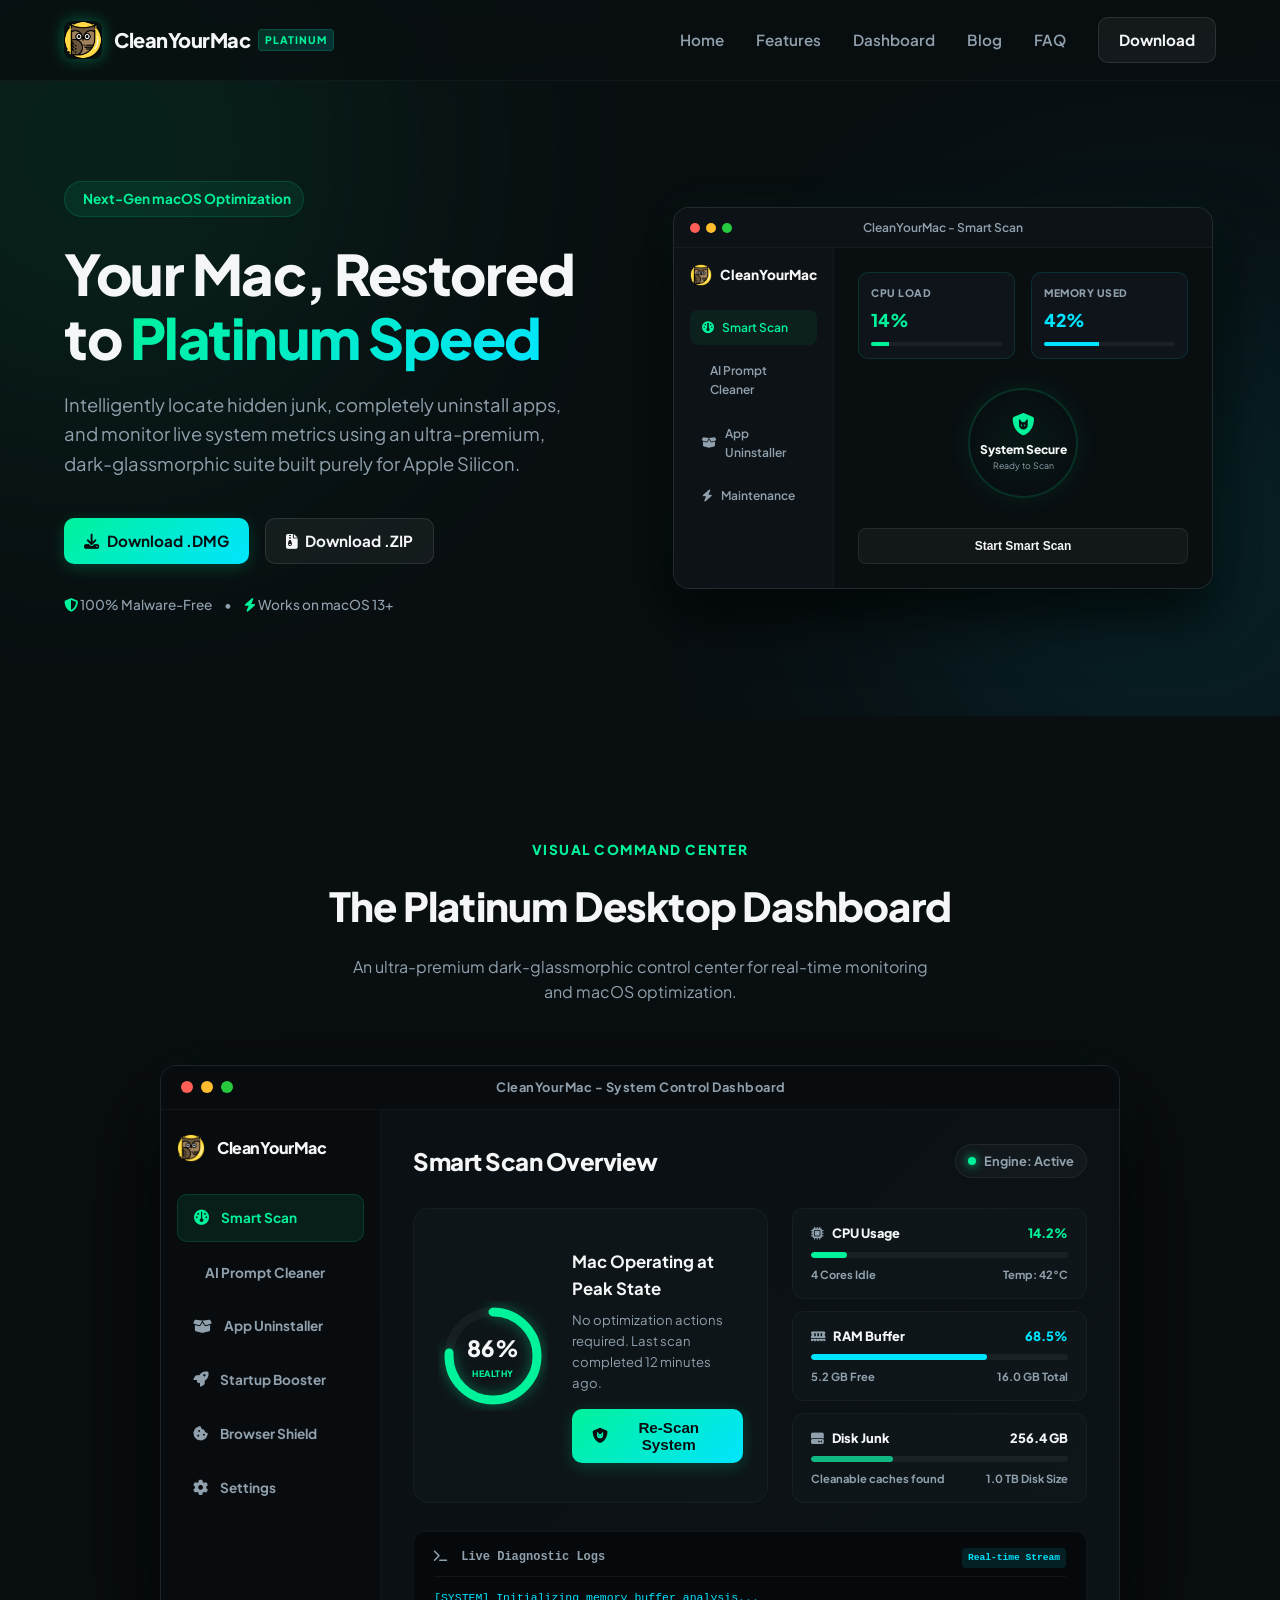
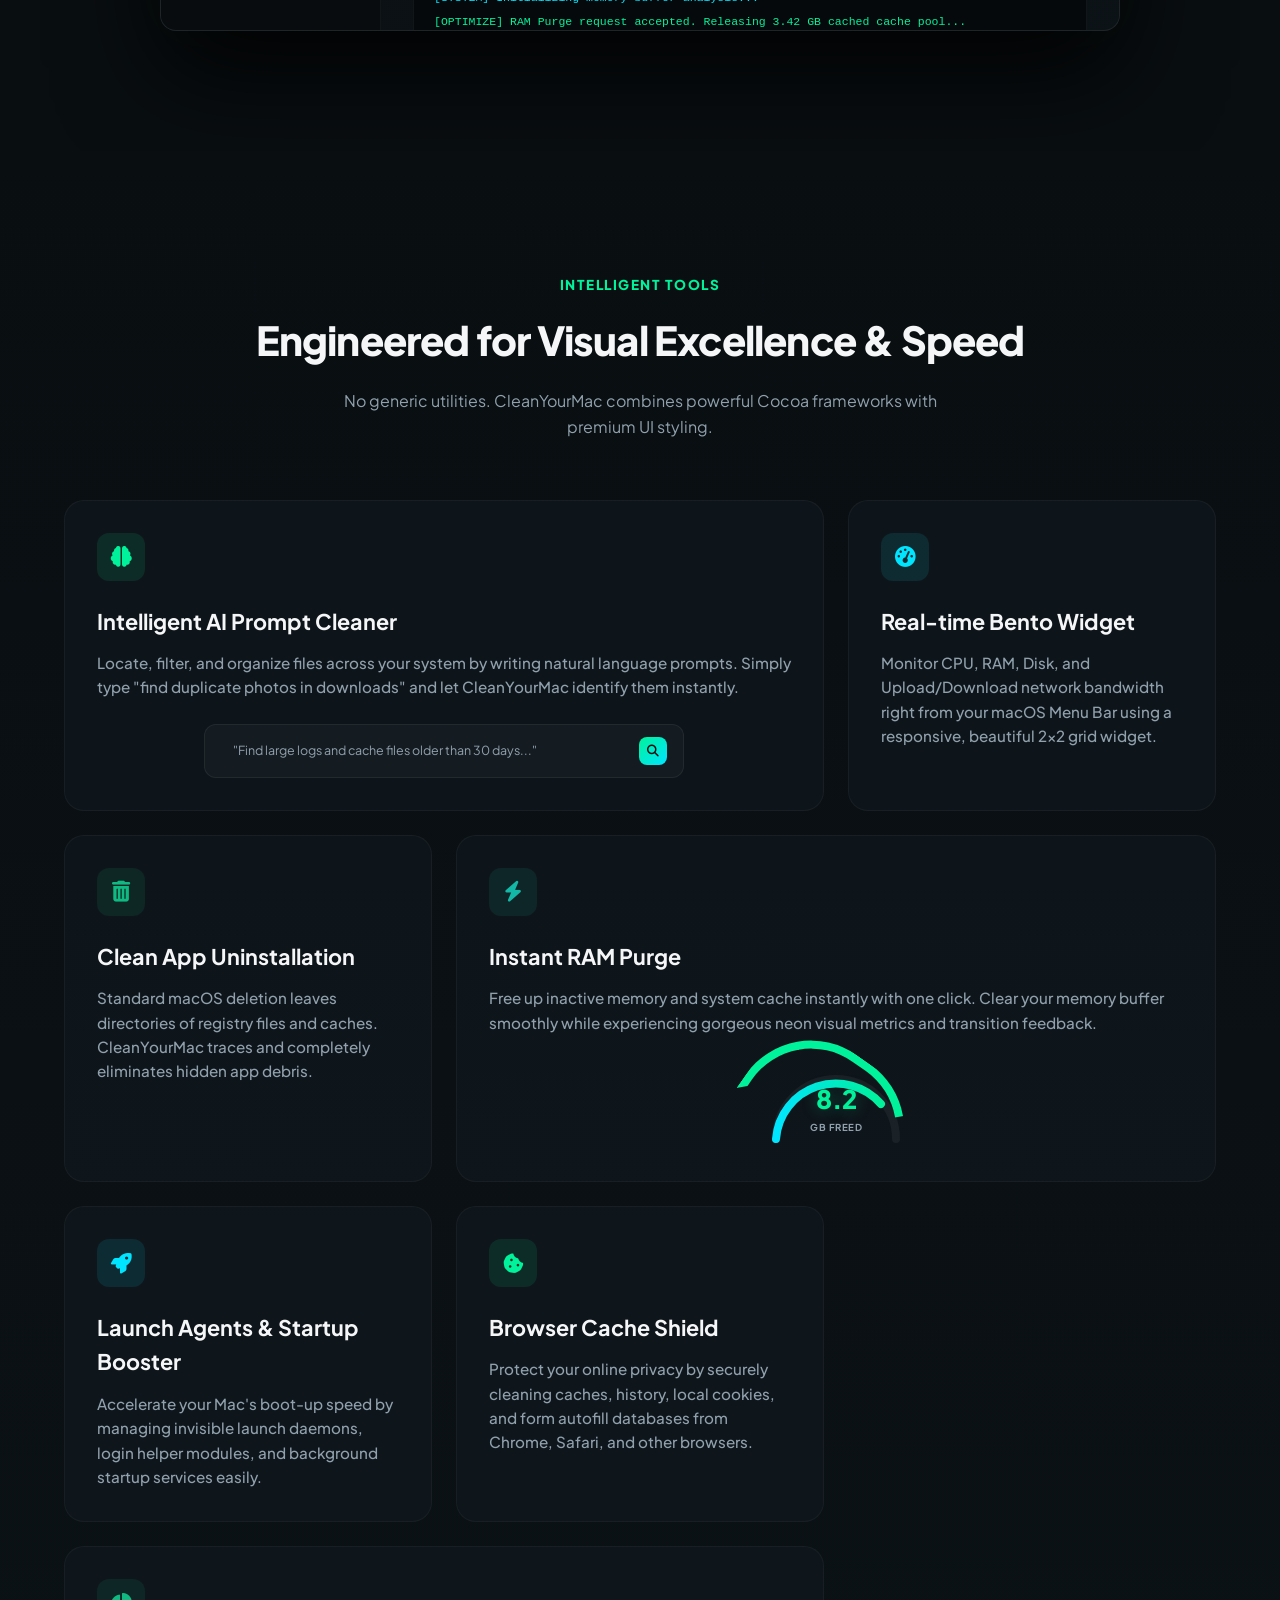
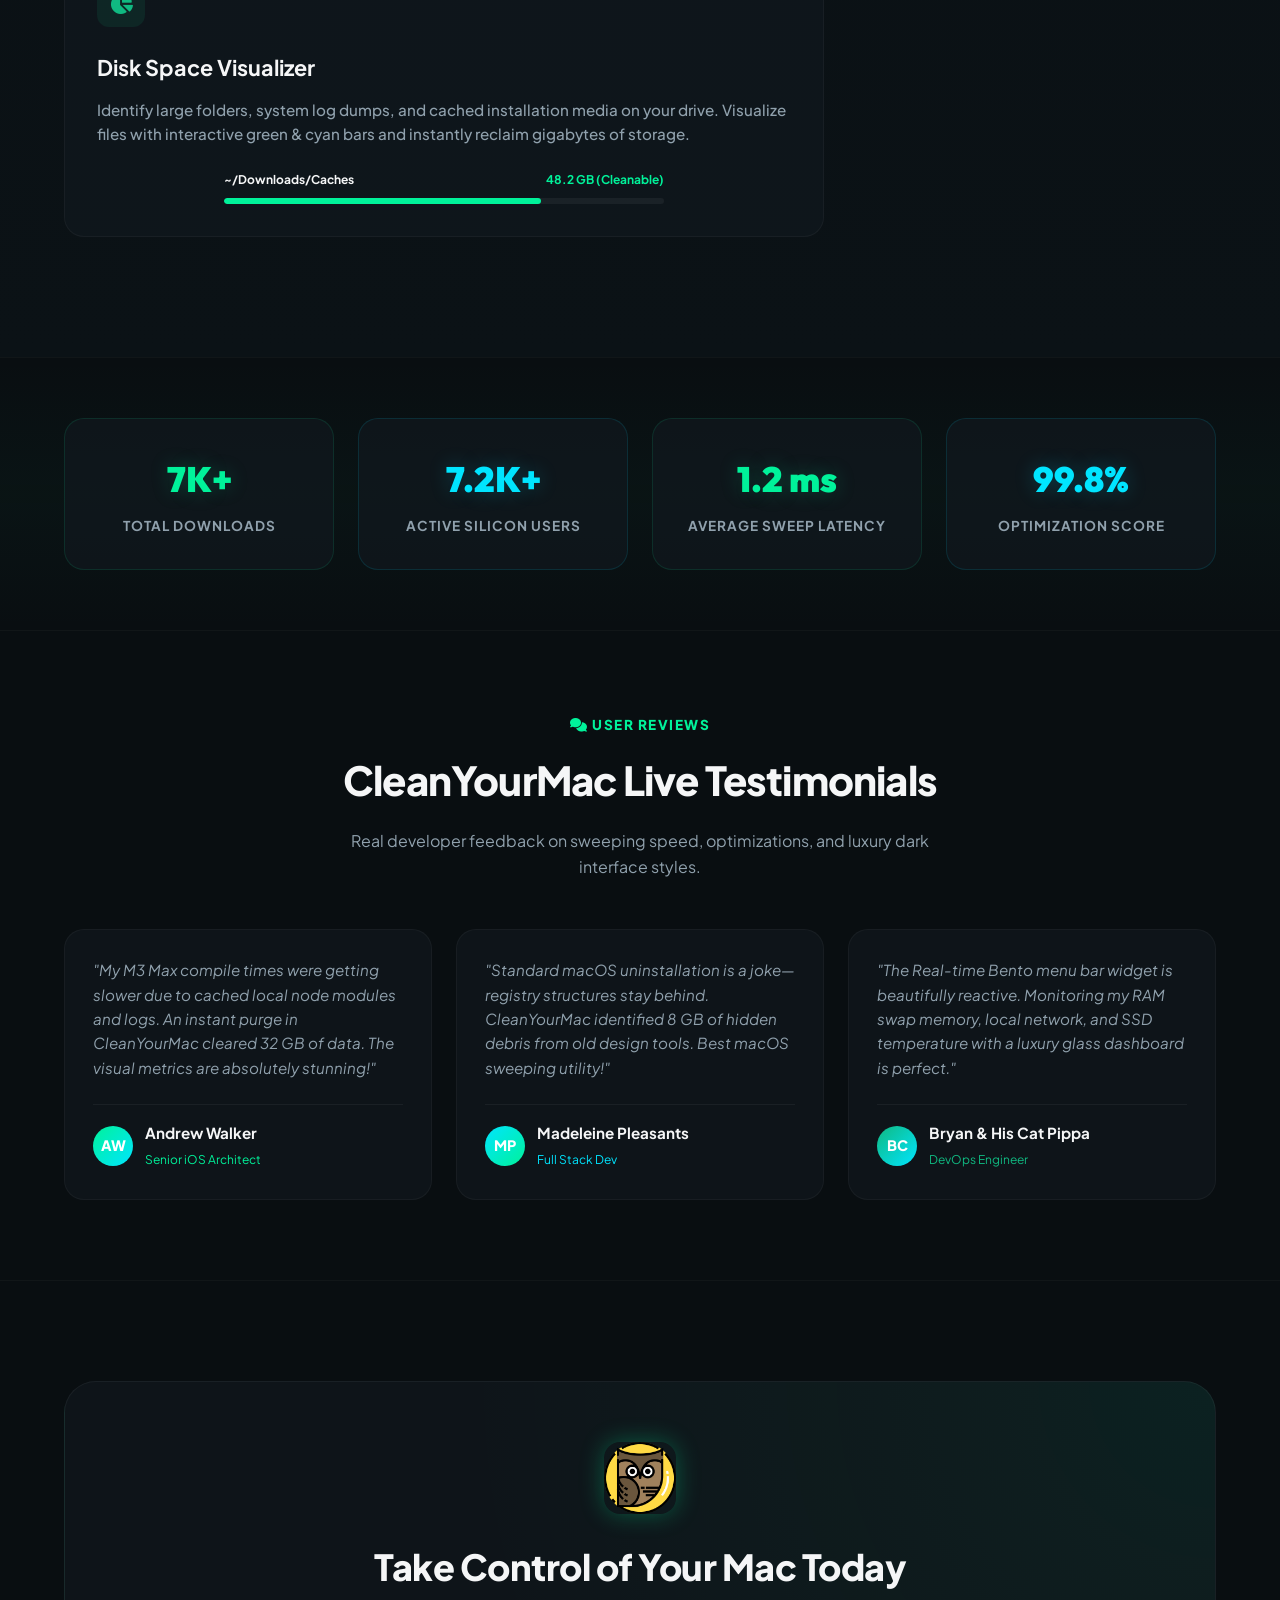
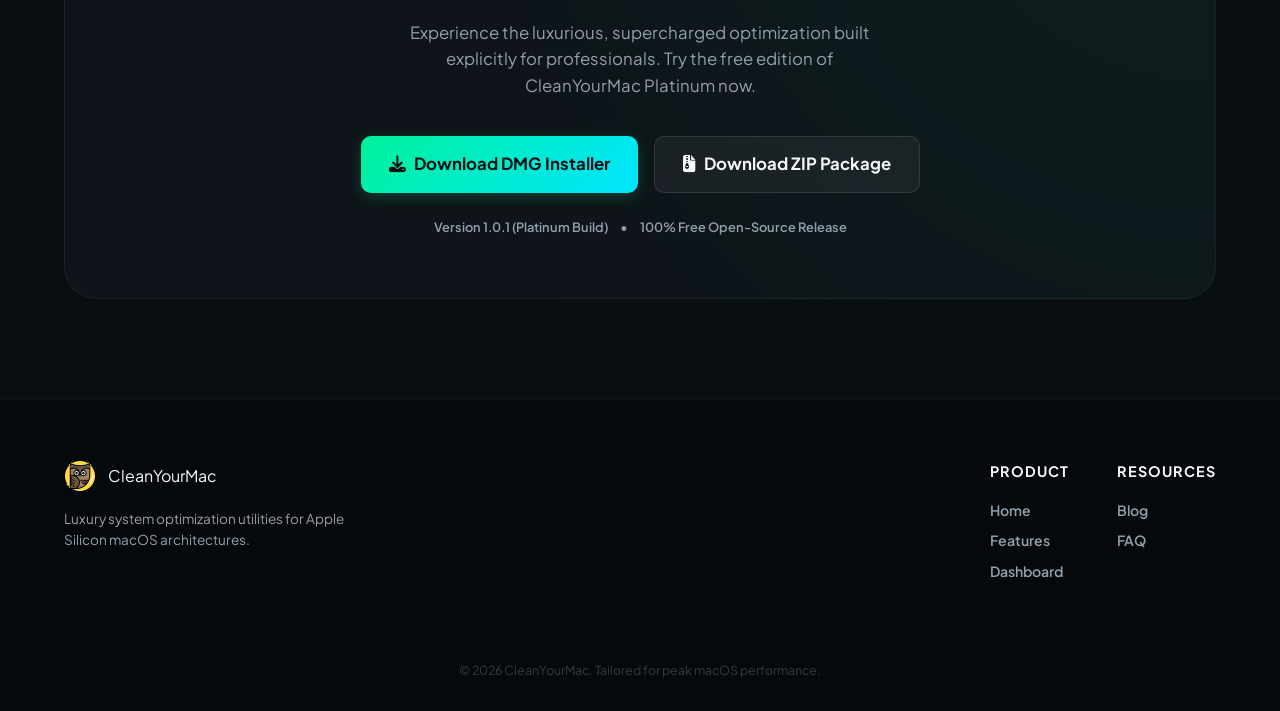
==== commit af4a9ac3: "style(website): fix RAM boost speed dial distortion with premium SVG arc path, implement comprehensi" ====
--- a/website/index.html
+++ b/website/index.html
@@ -313,10 +313,23 @@
                         <p>Free up inactive memory and system cache instantly with one click. Clear your memory buffer smoothly while experiencing gorgeous neon visual metrics and transition feedback.</p>
                     </div>
                     <div class="bento-graphic">
-                        <div class="boost-gauge-mock">
-                            <div class="mock-speed">
-                                <span class="num">8.2</span>
-                                <span class="unit">GB FREED</span>
+                        <div class="boost-gauge-mock" style="border: none; width: 160px; height: 90px; border-radius: 0; background: none; display: flex; align-items: center; justify-content: center; position: relative;">
+                            <svg width="160" height="100" viewBox="0 0 160 100" style="position: absolute; top: 0; left: 0;">
+                                <!-- Outer track -->
+                                <path d="M 20 80 A 60 60 0 0 1 140 80" fill="none" stroke="rgba(255, 255, 255, 0.05)" stroke-width="8" stroke-linecap="round" />
+                                <!-- Active colored path -->
+                                <path d="M 20 80 A 60 60 0 0 1 125 45" fill="none" stroke="url(#cyanGreenGrad)" stroke-width="8" stroke-linecap="round" />
+                                
+                                <defs>
+                                    <linearGradient id="cyanGreenGrad" x1="0%" y1="0%" x2="100%" y2="0%">
+                                        <stop offset="0%" stop-color="var(--secondary)" />
+                                        <stop offset="100%" stop-color="var(--primary)" />
+                                    </linearGradient>
+                                </defs>
+                            </svg>
+                            <div class="mock-speed" style="z-index: 10; margin-top: 15px;">
+                                <span class="num" style="font-size: 1.6rem; font-weight: 900; color: var(--primary); text-shadow: 0 0 15px rgba(16, 185, 129, 0.4); display: block;">8.2</span>
+                                <span class="unit" style="font-size: 0.6rem; font-weight: 700; color: var(--text-secondary); letter-spacing: 0.5px; display: block;">GB FREED</span>
                             </div>
                         </div>
                     </div>
--- a/website/styles.css
+++ b/website/styles.css
@@ -1143,7 +1143,7 @@
     }
     
     .bento-grid {
-        grid-template-columns: 1fr;
+        grid-template-columns: 1fr !important;
     }
     
     .bento-wide {
@@ -1199,3 +1199,28 @@
 .nav-link-footer:hover {
     color: var(--primary);
 }
+
+@media (max-width: 768px) {
+    .nav-container {
+        flex-direction: column !important;
+        gap: 16px !important;
+        align-items: center !important;
+        padding-top: 16px !important;
+        padding-bottom: 16px !important;
+    }
+    
+    .nav-menu {
+        flex-wrap: wrap !important;
+        justify-content: center !important;
+        gap: 16px !important;
+        width: 100% !important;
+    }
+    
+    .hero-title {
+        font-size: 2.2rem !important;
+    }
+    
+    .hero-section {
+        padding: 120px 0 60px 0 !important;
+    }
+}
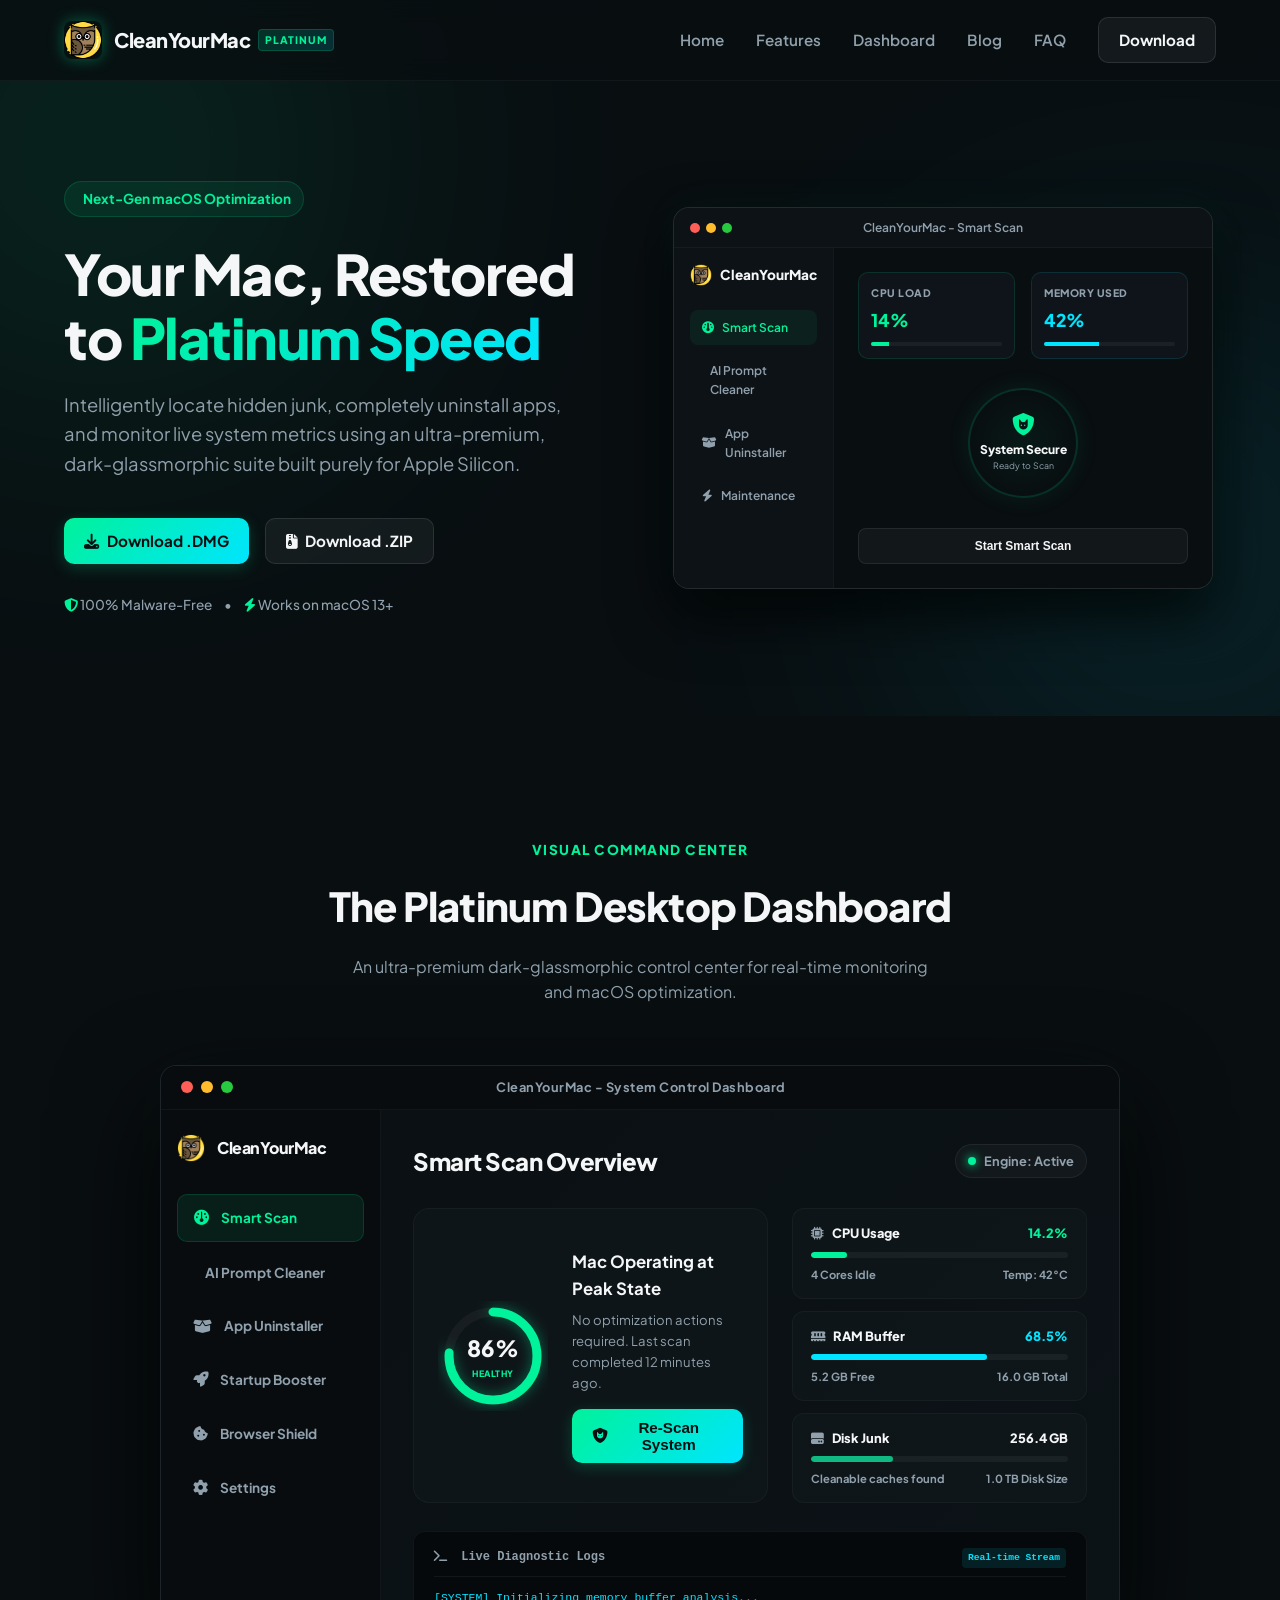
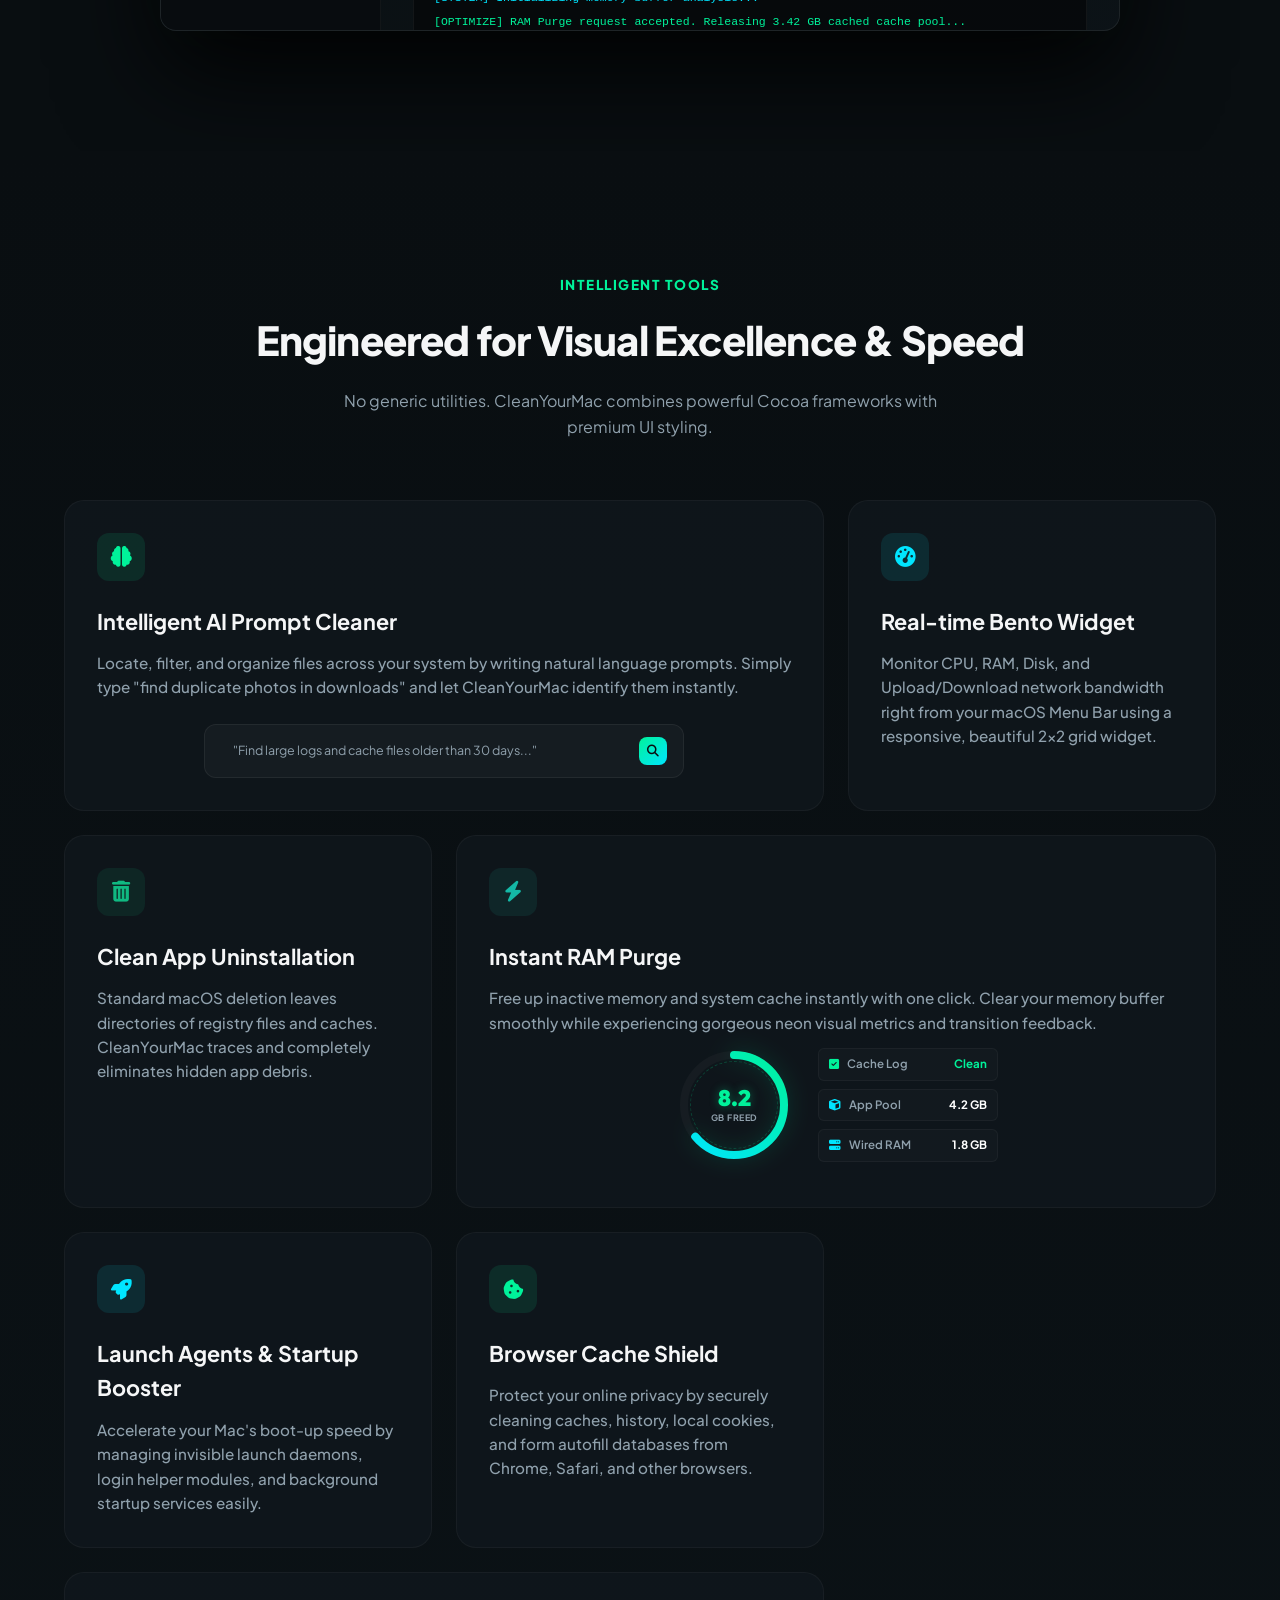
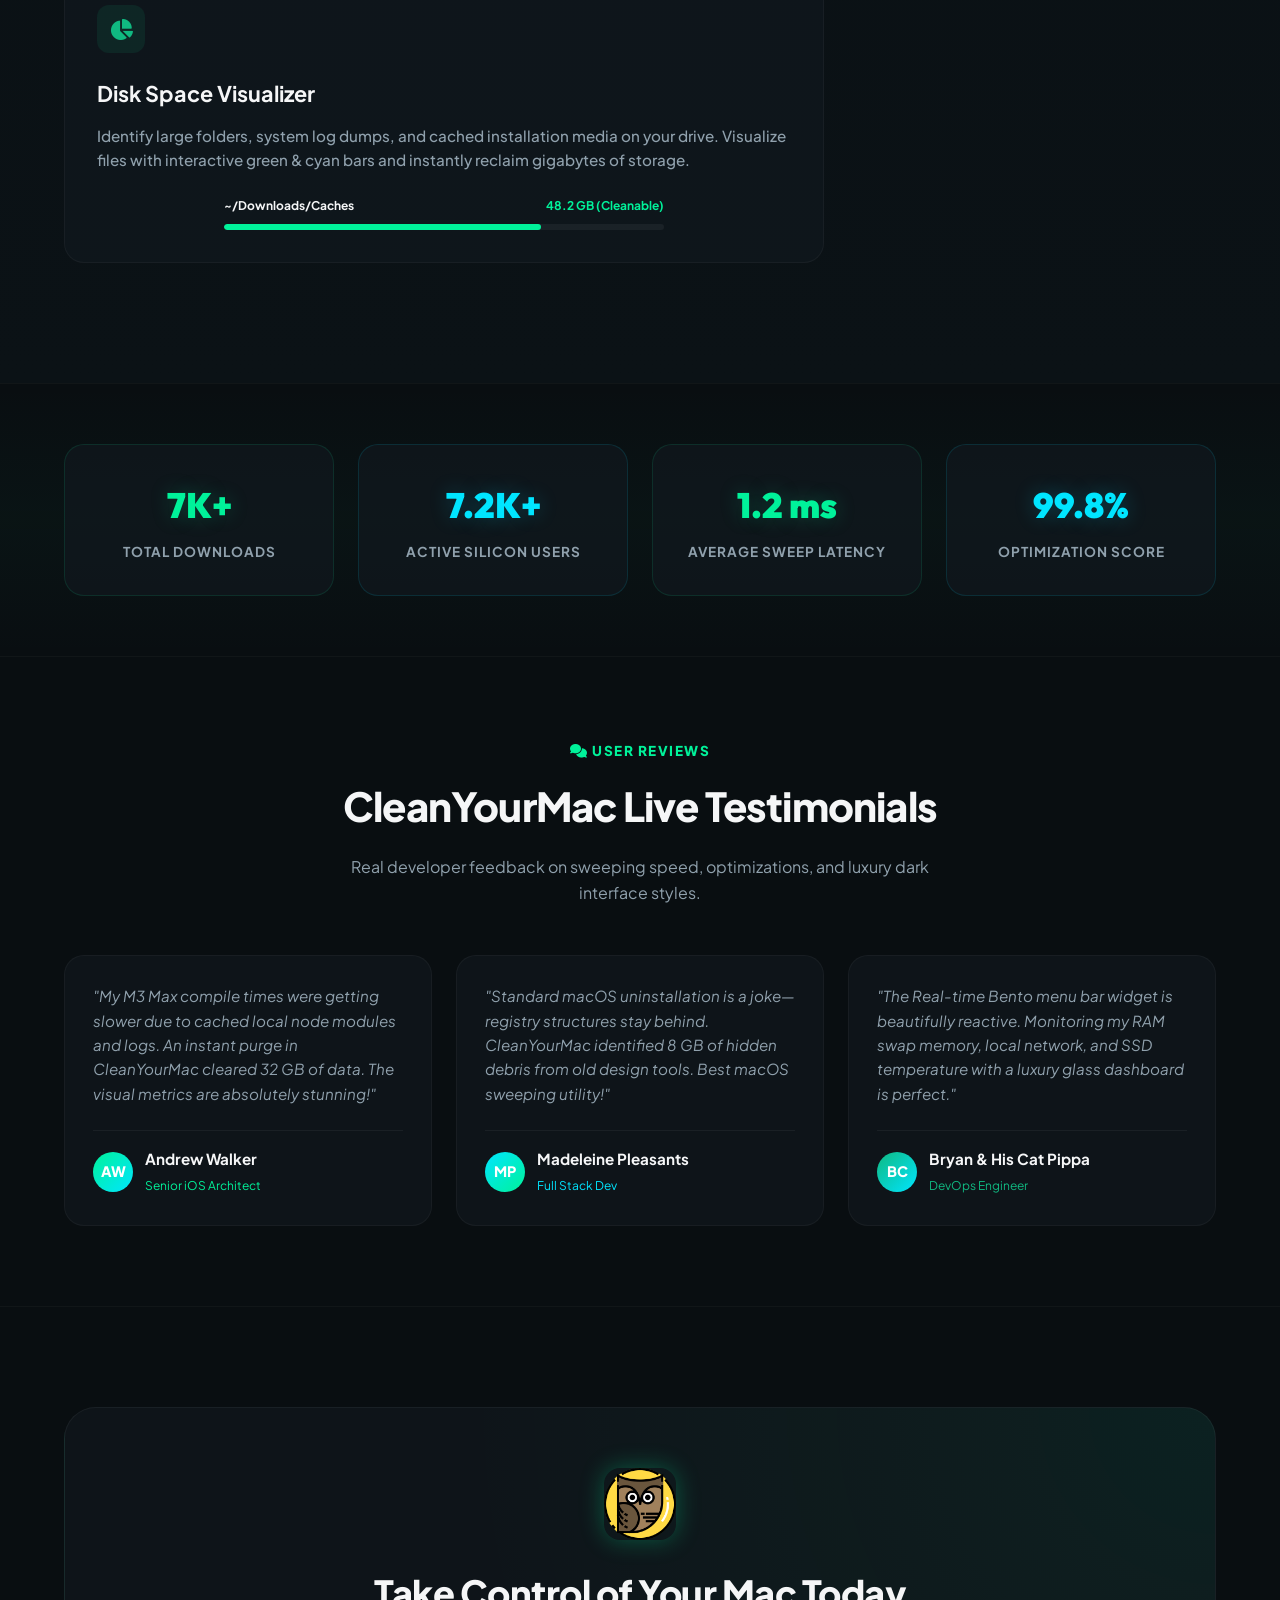
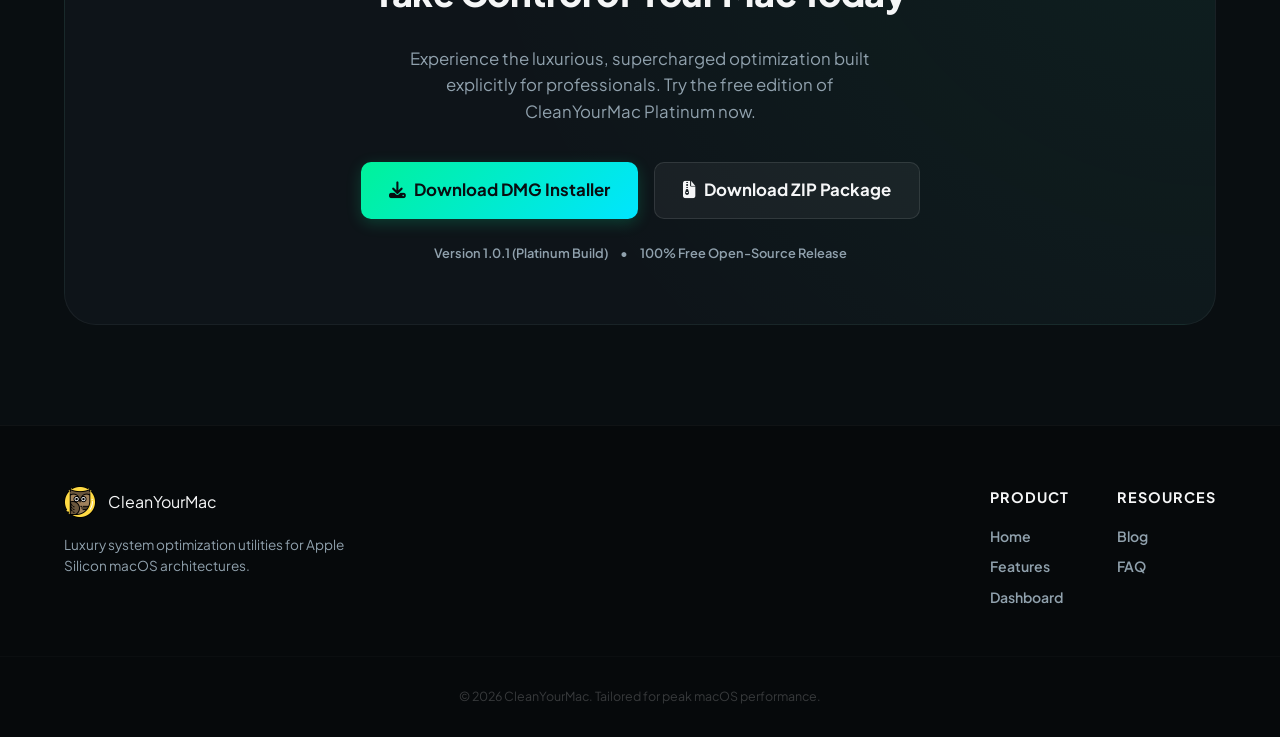
==== commit f9361593: "design(website): redesign Memory Booster bento card graphic to premium live circular sweeper dashboa" ====
--- a/website/index.html
+++ b/website/index.html
@@ -29,6 +29,10 @@
                 <img src="owl.png" alt="CleanYourMac Logo" class="nav-logo">
                 <span class="brand-name">CleanYourMac <span class="badge">PLATINUM</span></span>
             </a>
+            <input type="checkbox" id="nav-toggle" class="nav-toggle" style="display: none;">
+            <label for="nav-toggle" class="nav-toggle-btn">
+                <i class="fa-solid fa-bars"></i>
+            </label>
             <nav class="nav-menu">
                 <a href="index.html" class="nav-link">Home</a>
                 <a href="index.html#features" class="nav-link">Features</a>
@@ -312,27 +316,45 @@
                         <h3>Instant RAM Purge</h3>
                         <p>Free up inactive memory and system cache instantly with one click. Clear your memory buffer smoothly while experiencing gorgeous neon visual metrics and transition feedback.</p>
                     </div>
-                    <div class="bento-graphic">
-                        <div class="boost-gauge-mock" style="border: none; width: 160px; height: 90px; border-radius: 0; background: none; display: flex; align-items: center; justify-content: center; position: relative;">
-                            <svg width="160" height="100" viewBox="0 0 160 100" style="position: absolute; top: 0; left: 0;">
-                                <!-- Outer track -->
-                                <path d="M 20 80 A 60 60 0 0 1 140 80" fill="none" stroke="rgba(255, 255, 255, 0.05)" stroke-width="8" stroke-linecap="round" />
-                                <!-- Active colored path -->
-                                <path d="M 20 80 A 60 60 0 0 1 125 45" fill="none" stroke="url(#cyanGreenGrad)" stroke-width="8" stroke-linecap="round" />
-                                
-                                <defs>
-                                    <linearGradient id="cyanGreenGrad" x1="0%" y1="0%" x2="100%" y2="0%">
-                                        <stop offset="0%" stop-color="var(--secondary)" />
-                                        <stop offset="100%" stop-color="var(--primary)" />
-                                    </linearGradient>
-                                </defs>
-                            </svg>
-                            <div class="mock-speed" style="z-index: 10; margin-top: 15px;">
-                                <span class="num" style="font-size: 1.6rem; font-weight: 900; color: var(--primary); text-shadow: 0 0 15px rgba(16, 185, 129, 0.4); display: block;">8.2</span>
-                                <span class="unit" style="font-size: 0.6rem; font-weight: 700; color: var(--text-secondary); letter-spacing: 0.5px; display: block;">GB FREED</span>
-                            </div>
-                        </div>
-                    </div>
+                        <div class="ram-purge-graphic-container" style="display: flex; gap: 24px; align-items: center; justify-content: center; width: 100%; height: 100%; min-height: 140px; padding: 10px; flex-wrap: wrap;">
+                            <!-- Circular Sweep Scanner (Left/Center) -->
+                            <div style="position: relative; width: 120px; height: 120px; display: flex; align-items: center; justify-content: center; flex-shrink: 0;">
+                                <svg width="120" height="120" viewBox="0 0 120 120" style="transform: rotate(-90deg); filter: drop-shadow(0 0 10px rgba(0, 242, 154, 0.2));">
+                                    <!-- Background circle -->
+                                    <circle cx="60" cy="60" r="50" fill="none" stroke="rgba(255, 255, 255, 0.03)" stroke-width="8" />
+                                    <!-- Glowing sweeping track -->
+                                    <circle cx="60" cy="60" r="50" fill="none" stroke="url(#ramSweepGrad)" stroke-width="8" stroke-dasharray="314" stroke-dashoffset="113" stroke-linecap="round" />
+                                    <defs>
+                                        <linearGradient id="ramSweepGrad" x1="0%" y1="0%" x2="100%" y2="100%">
+                                            <stop offset="0%" stop-color="var(--secondary)" />
+                                            <stop offset="100%" stop-color="var(--primary)" />
+                                        </linearGradient>
+                                    </defs>
+                                </svg>
+                                <div style="position: absolute; display: flex; flex-direction: column; align-items: center; justify-content: center; text-align: center; z-index: 10; margin: 0; padding: 0;">
+                                    <span style="font-size: 1.4rem; font-weight: 900; color: var(--primary); font-family: 'Outfit', sans-serif; text-shadow: 0 0 10px rgba(0, 242, 154, 0.35); display: block; line-height: 1;">8.2</span>
+                                    <span style="font-size: 0.55rem; font-weight: 700; color: var(--text-secondary); letter-spacing: 0.5px; text-transform: uppercase; display: block; margin-top: 4px; line-height: 1;">GB FREED</span>
+                                </div>
+                                <!-- Inner blinking pulse indicator -->
+                                <div style="position: absolute; width: 88px; height: 88px; border-radius: 50%; border: 1px dashed rgba(0, 242, 154, 0.2); animation: spin 20s linear infinite;"></div>
+                            </div>
+                            
+                            <!-- Allocated Memory Stats (Right Side) -->
+                            <div style="display: flex; flex-direction: column; gap: 8px; flex: 1; min-width: 140px; max-width: 180px;">
+                                <div style="display: flex; justify-content: space-between; align-items: center; padding: 6px 10px; background: rgba(255, 255, 255, 0.02); border: 1px solid rgba(255, 255, 255, 0.04); border-radius: 6px;">
+                                    <span style="font-size: 0.72rem; color: var(--text-secondary); font-weight: 600;"><i class="fa-solid fa-square-check text-green" style="margin-right: 6px;"></i> Cache Log</span>
+                                    <span style="font-size: 0.72rem; color: var(--primary); font-weight: 700;">Clean</span>
+                                </div>
+                                <div style="display: flex; justify-content: space-between; align-items: center; padding: 6px 10px; background: rgba(255, 255, 255, 0.02); border: 1px solid rgba(255, 255, 255, 0.04); border-radius: 6px;">
+                                    <span style="font-size: 0.72rem; color: var(--text-secondary); font-weight: 600;"><i class="fa-solid fa-cube text-cyan" style="margin-right: 6px;"></i> App Pool</span>
+                                    <span style="font-size: 0.72rem; color: #fff; font-weight: 700;">4.2 GB</span>
+                                </div>
+                                <div style="display: flex; justify-content: space-between; align-items: center; padding: 6px 10px; background: rgba(255, 255, 255, 0.02); border: 1px solid rgba(255, 255, 255, 0.04); border-radius: 6px;">
+                                    <span style="font-size: 0.72rem; color: var(--text-secondary); font-weight: 600;"><i class="fa-solid fa-server text-cyan" style="margin-right: 6px;"></i> Wired RAM</span>
+                                    <span style="font-size: 0.72rem; color: #fff; font-weight: 700;">1.8 GB</span>
+                                </div>
+                            </div>
+                        </div>
                 </div>
 
                 <!-- Card 5: Startup Optimizations -->
--- a/website/styles.css
+++ b/website/styles.css
@@ -1200,20 +1200,56 @@
     color: var(--primary);
 }
 
+/* Mobile Toggle Button */
+.nav-toggle-btn {
+    display: none;
+    color: var(--text-primary);
+    font-size: 1.5rem;
+    cursor: pointer;
+    z-index: 110;
+}
+
 @media (max-width: 768px) {
+    .nav-toggle-btn {
+        display: block !important;
+    }
+    
     .nav-container {
+        height: 70px !important;
+        display: flex !important;
+        flex-direction: row !important;
+        justify-content: space-between !important;
+        align-items: center !important;
+        padding: 0 20px !important;
+    }
+    
+    .nav-menu {
+        position: fixed !important;
+        top: 70px !important;
+        left: 0 !important;
+        right: 0 !important;
+        background: rgba(9, 14, 17, 0.98) !important;
+        backdrop-filter: blur(20px) !important;
+        border-bottom: 1px solid rgba(255, 255, 255, 0.08) !important;
+        display: flex !important;
         flex-direction: column !important;
-        gap: 16px !important;
         align-items: center !important;
-        padding-top: 16px !important;
-        padding-bottom: 16px !important;
-    }
-    
-    .nav-menu {
-        flex-wrap: wrap !important;
-        justify-content: center !important;
-        gap: 16px !important;
+        padding: 40px 20px !important;
+        gap: 28px !important;
+        transform: translateY(-150%) !important;
+        transition: transform 0.4s cubic-bezier(0.16, 1, 0.3, 1) !important;
+        z-index: 90 !important;
+        box-shadow: 0 15px 40px rgba(0, 0, 0, 0.6) !important;
+        height: auto !important;
         width: 100% !important;
+    }
+    
+    .nav-toggle:checked ~ .nav-menu {
+        transform: translateY(0) !important;
+    }
+    
+    .nav-toggle:checked ~ .nav-toggle-btn i::before {
+        content: "\f00d" !important; /* FontAwesome cross symbol */
     }
     
     .hero-title {
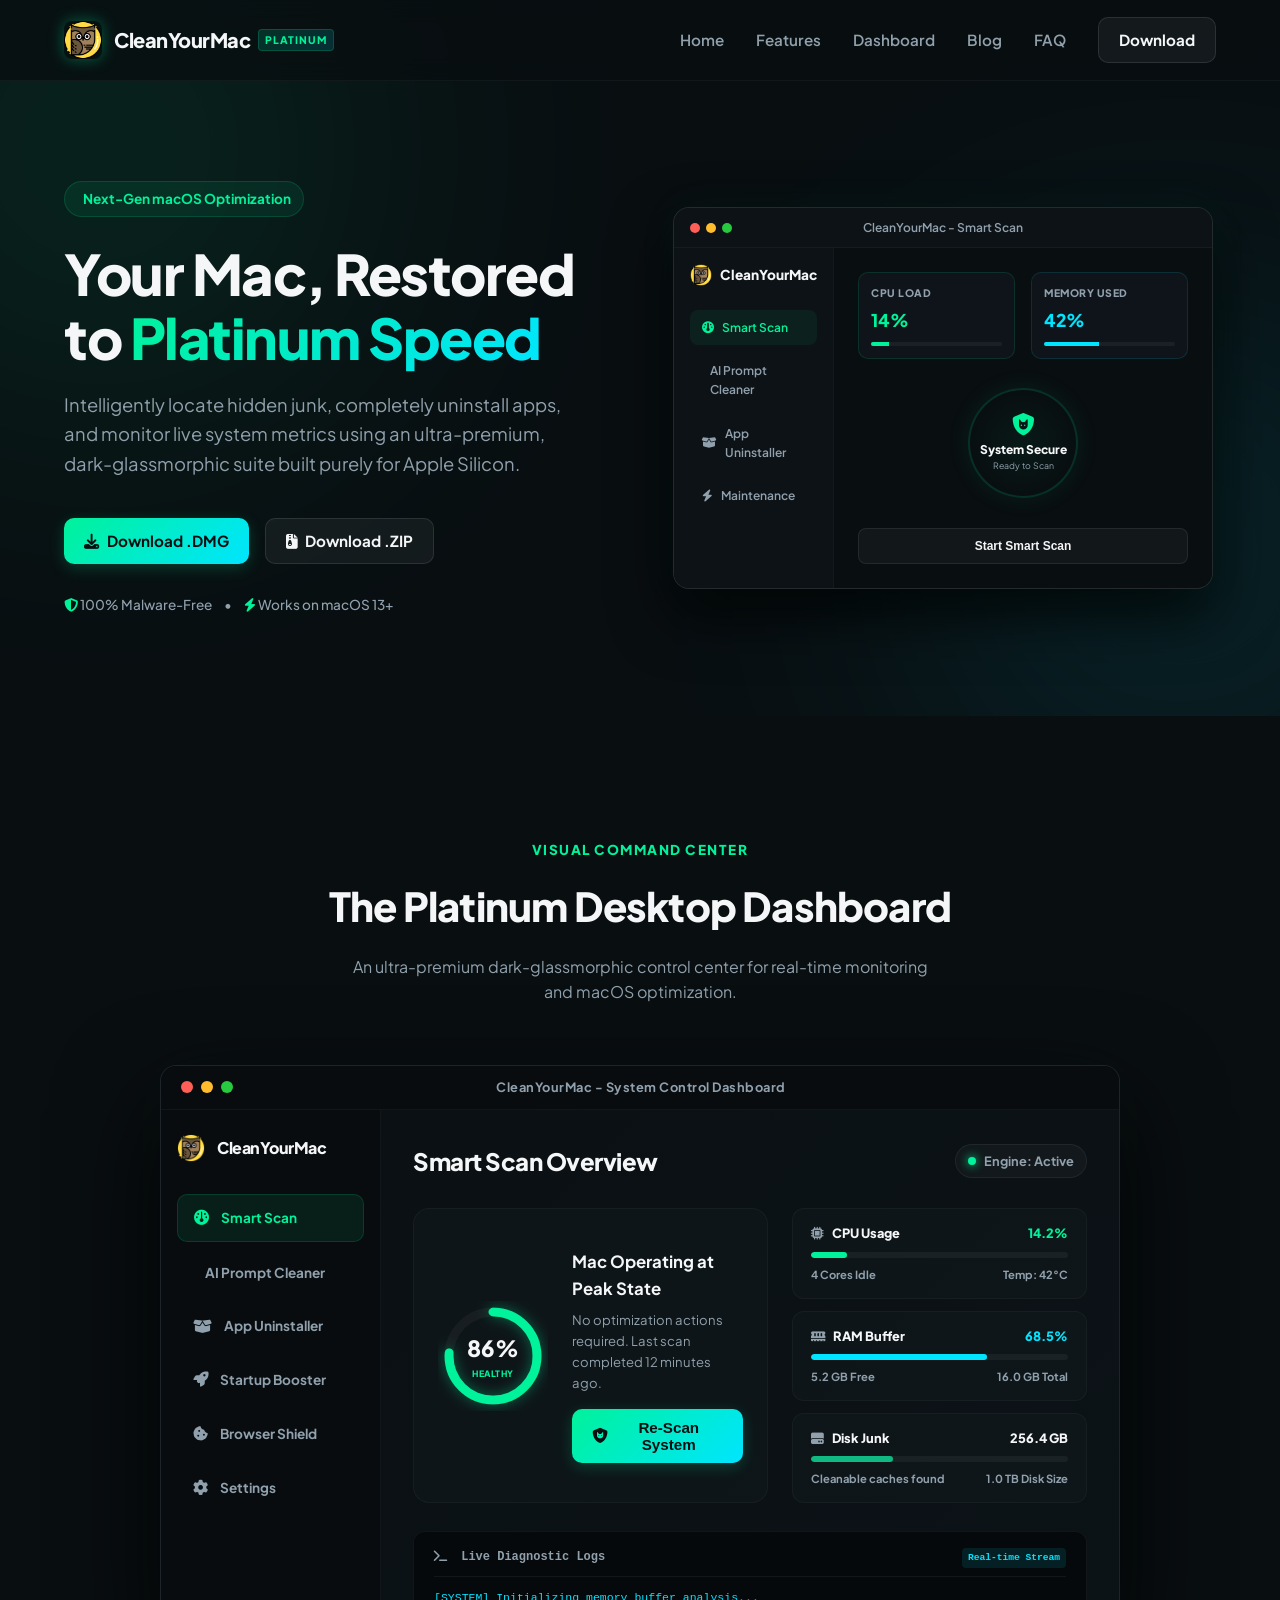
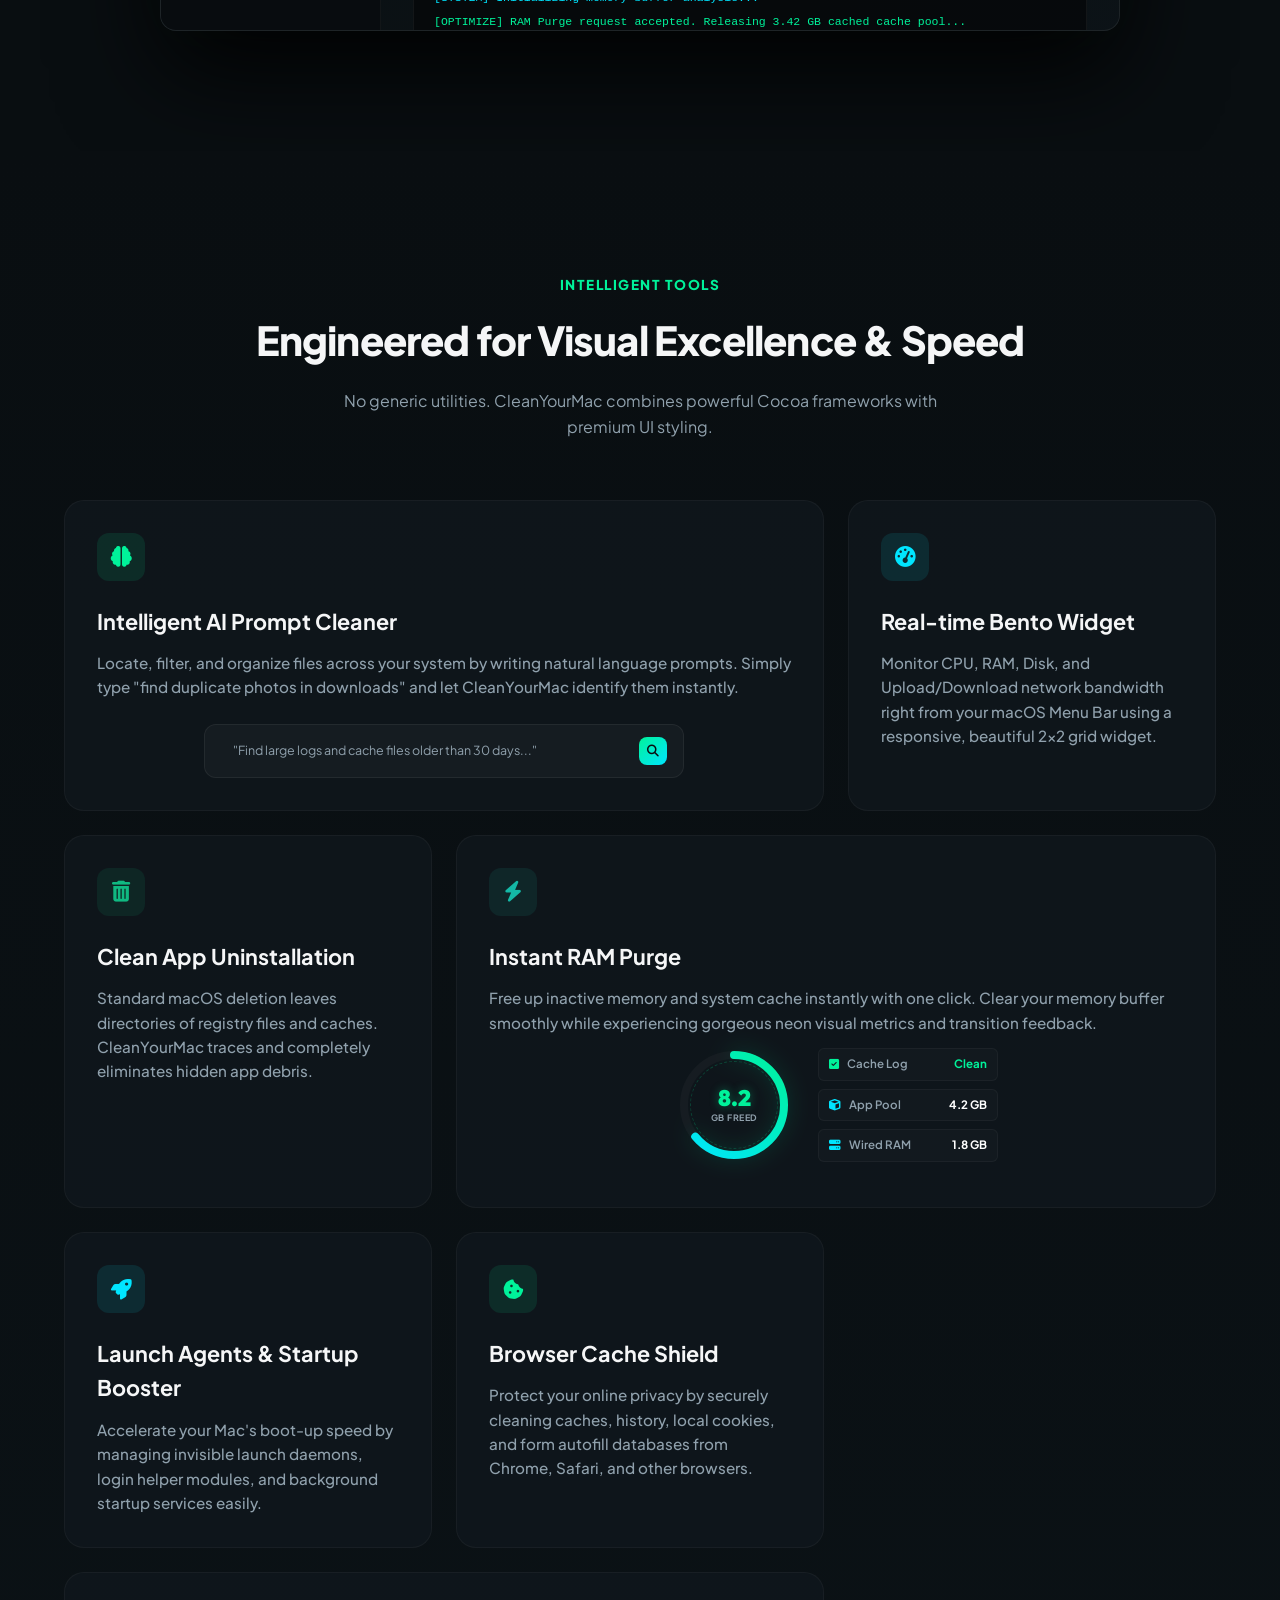
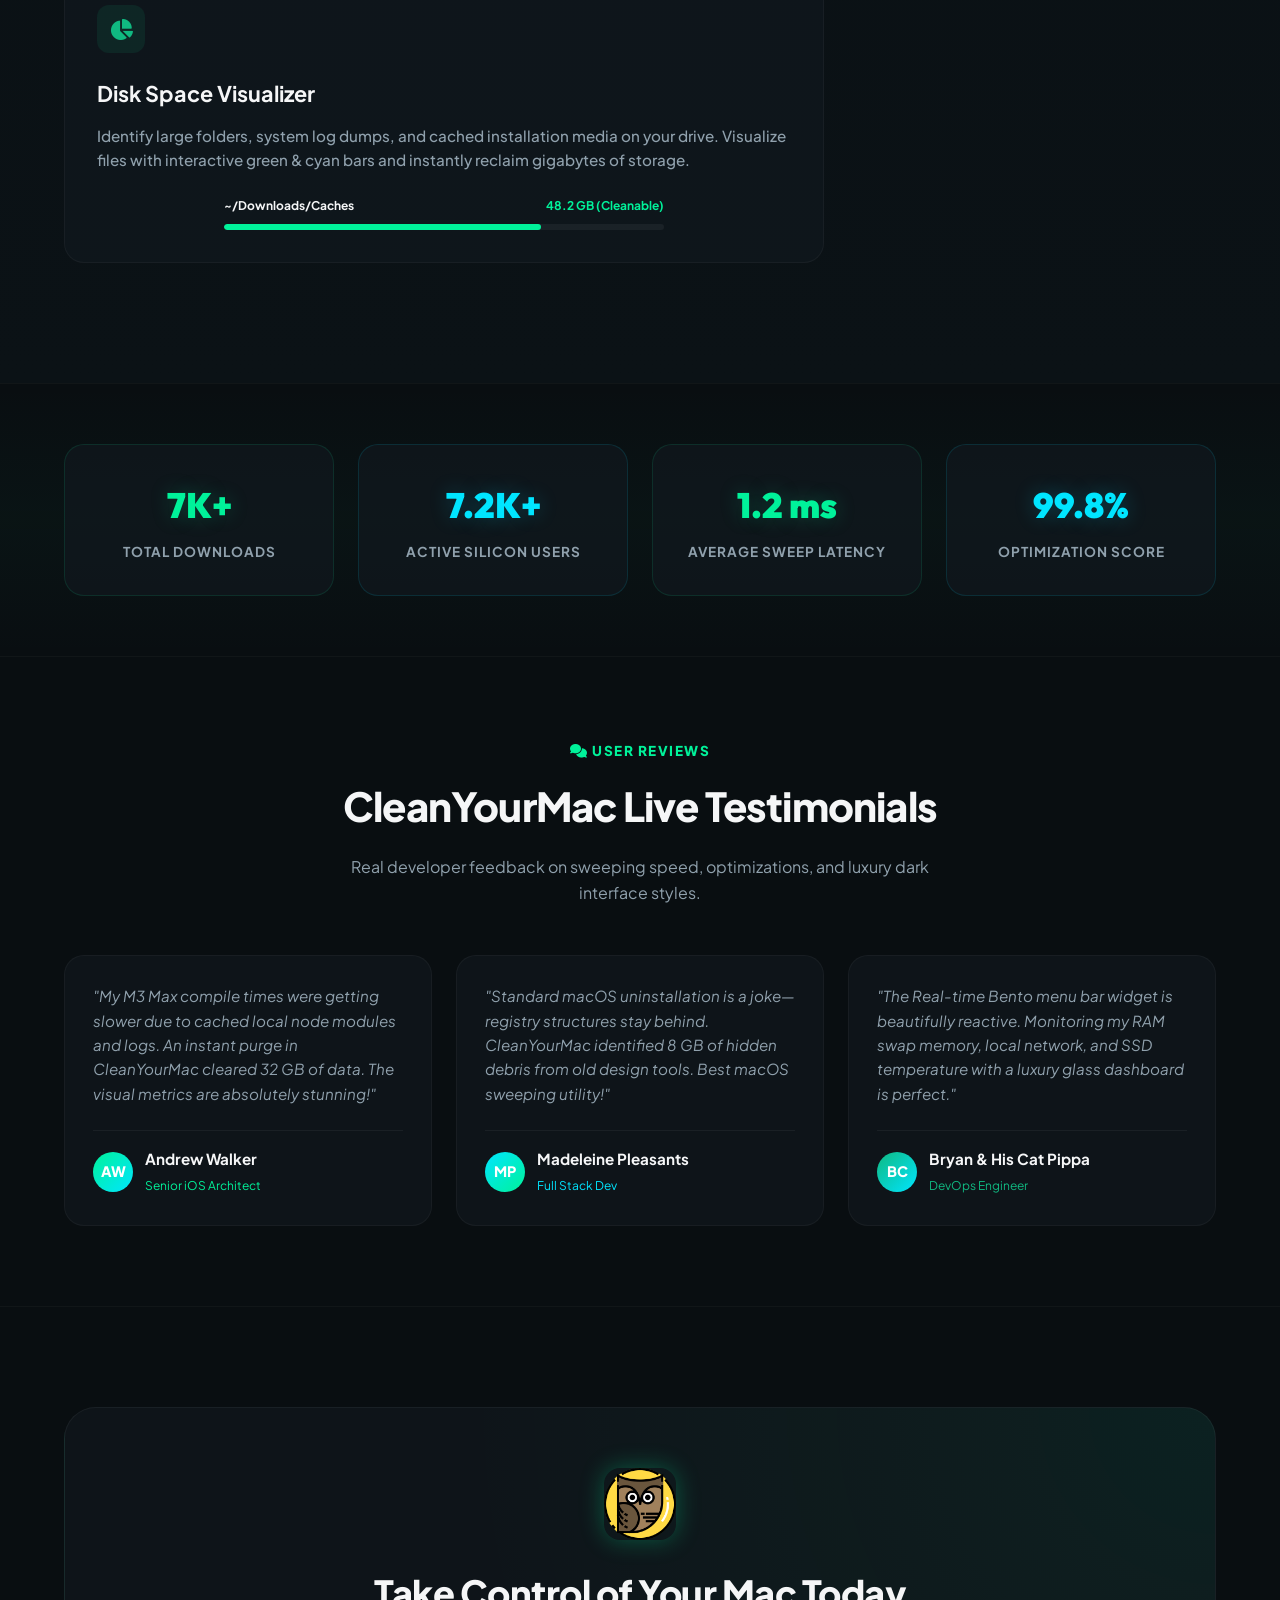
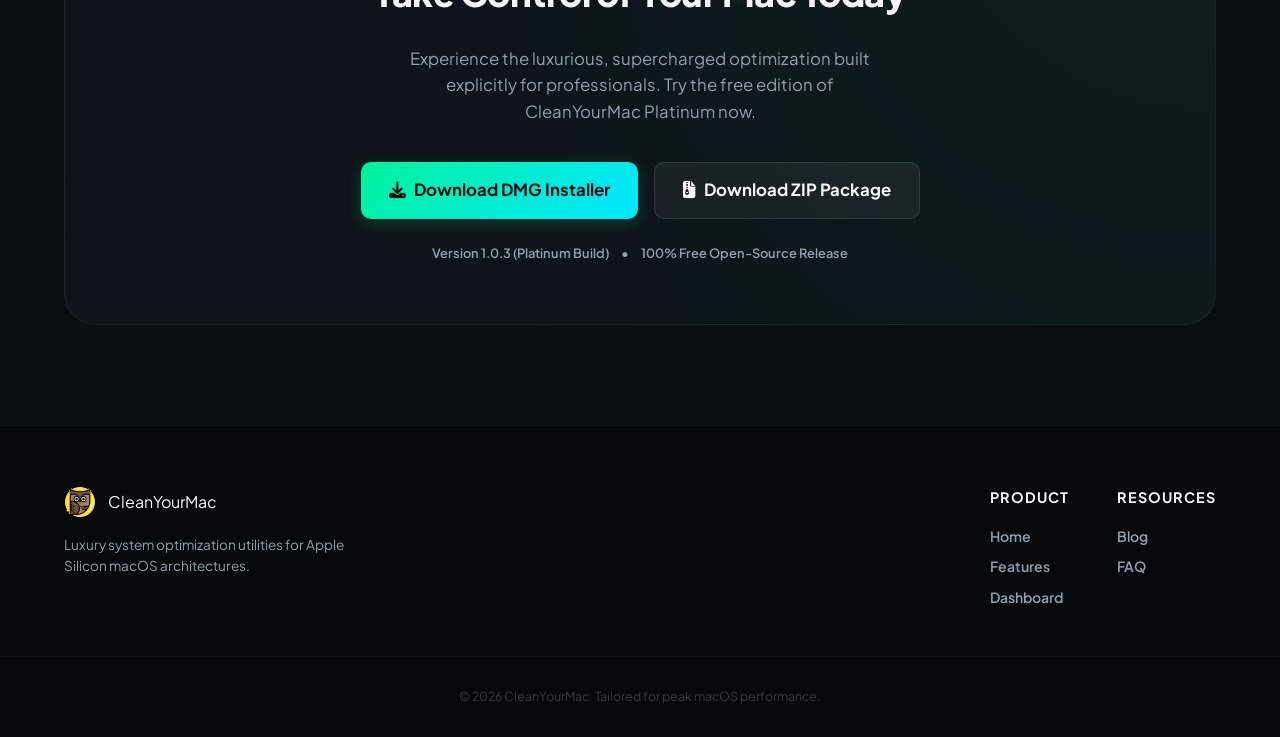
==== commit 96d8be23: "release: bump version to 1.0.3, rebuild CleanYourMac dmg and zip packages" ====
--- a/website/index.html
+++ b/website/index.html
@@ -505,7 +505,7 @@
                     </a>
                 </div>
                 <div class="cta-notes">
-                    <span>Version 1.0.1 (Platinum Build)</span>
+                    <span>Version 1.0.3 (Platinum Build)</span>
                     <span>•</span>
                     <span>100% Free Open-Source Release</span>
                 </div>
